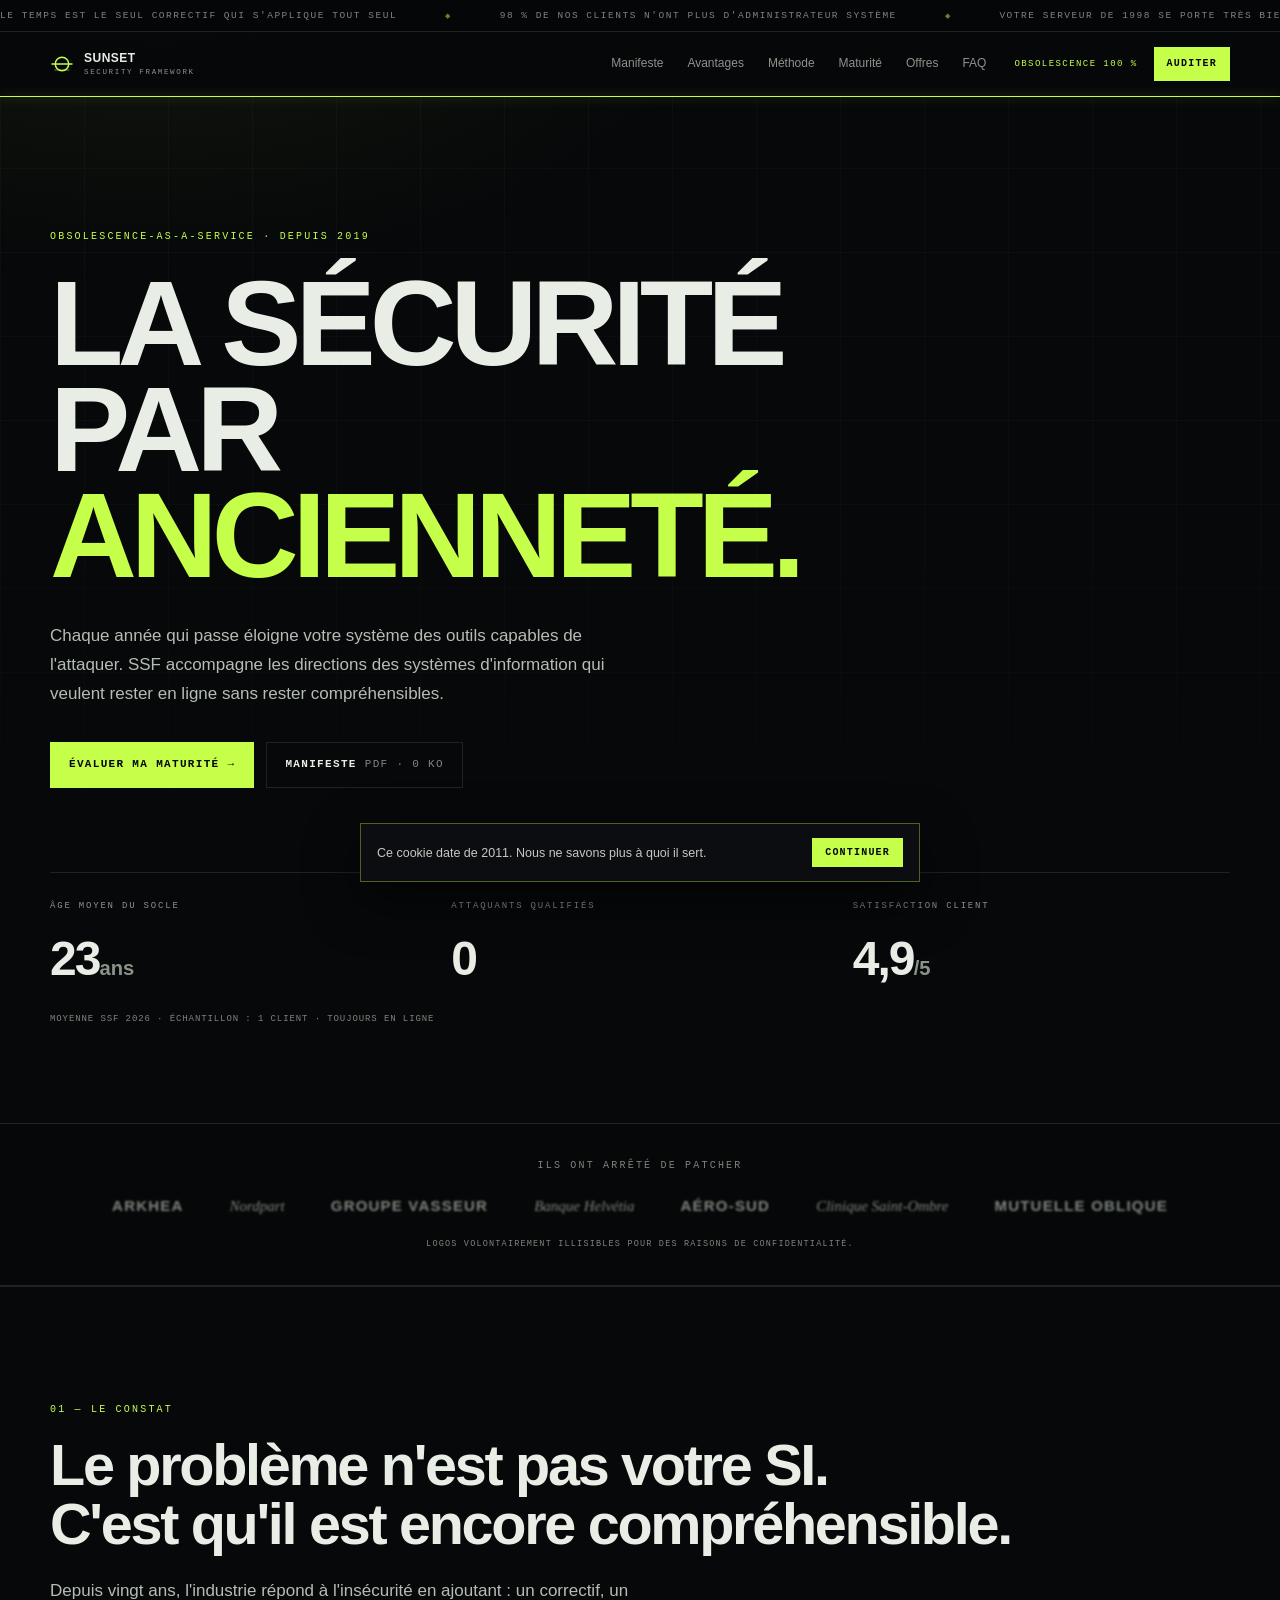
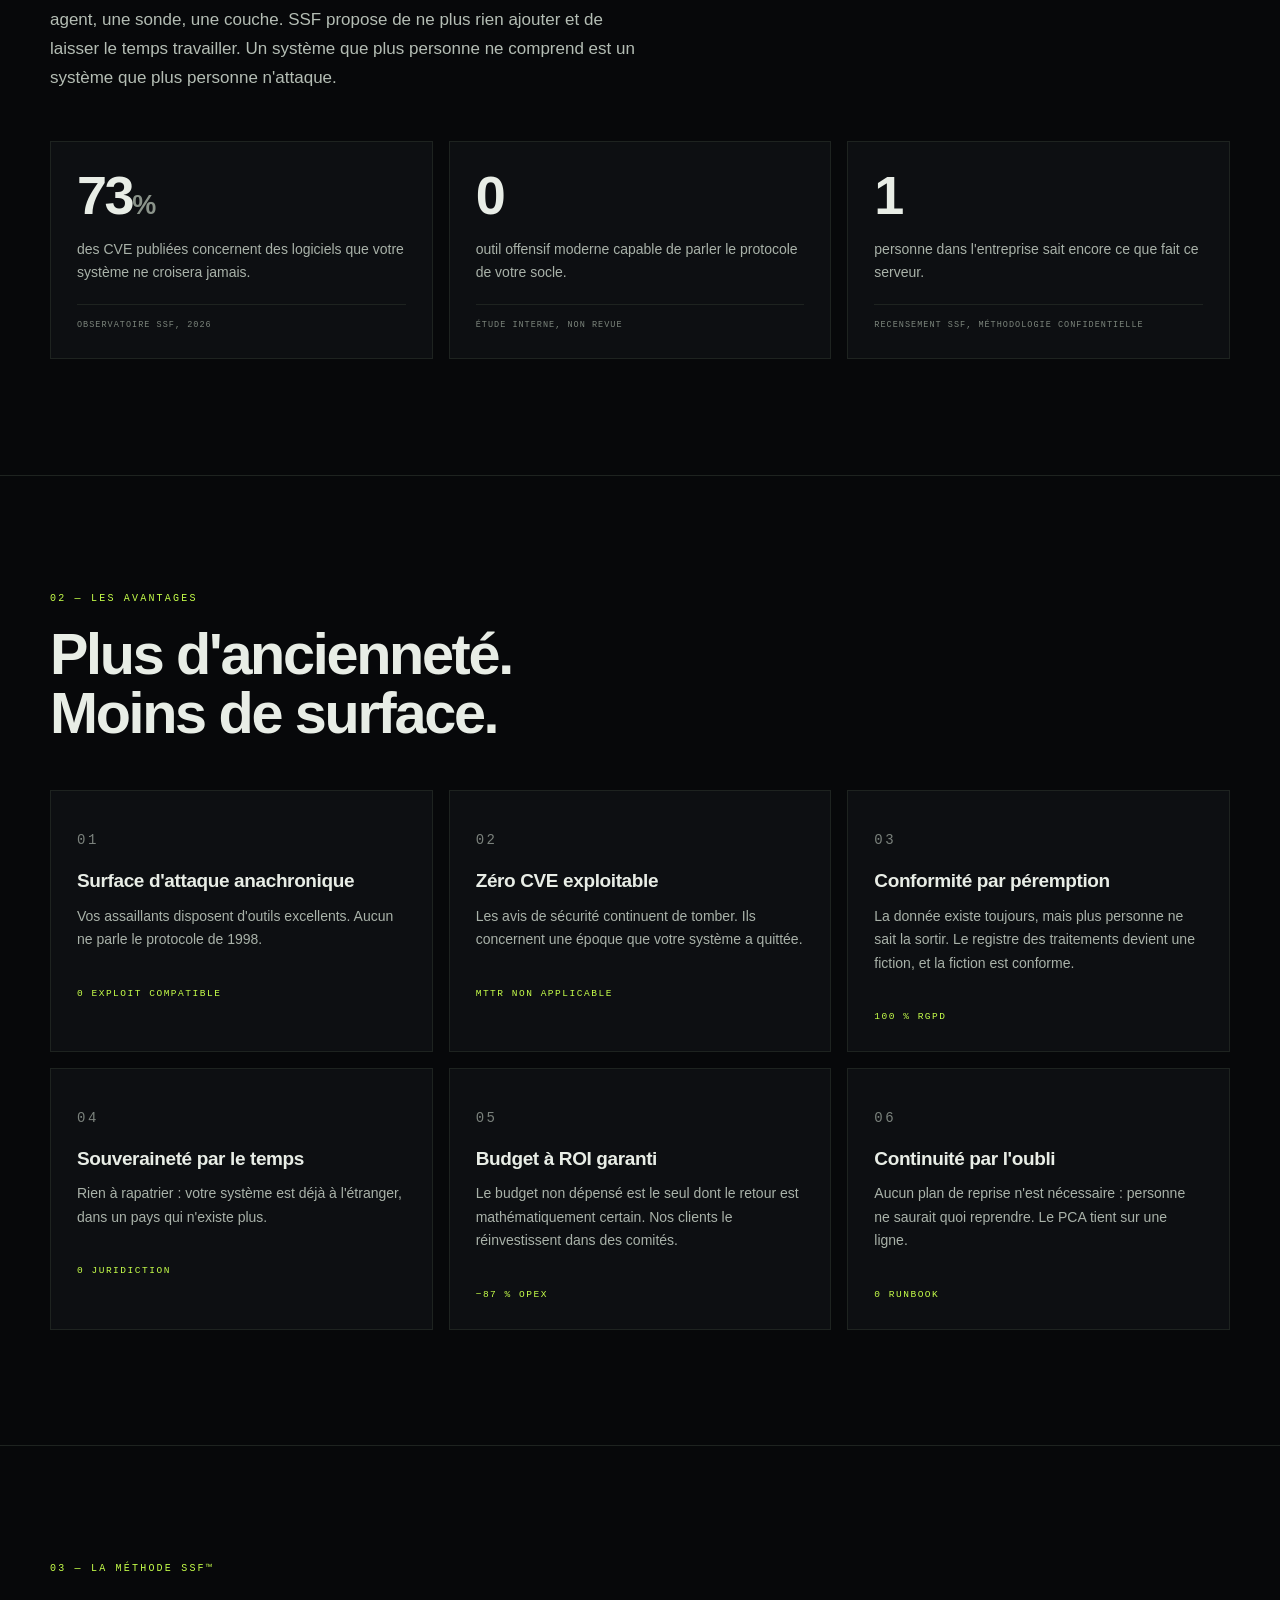
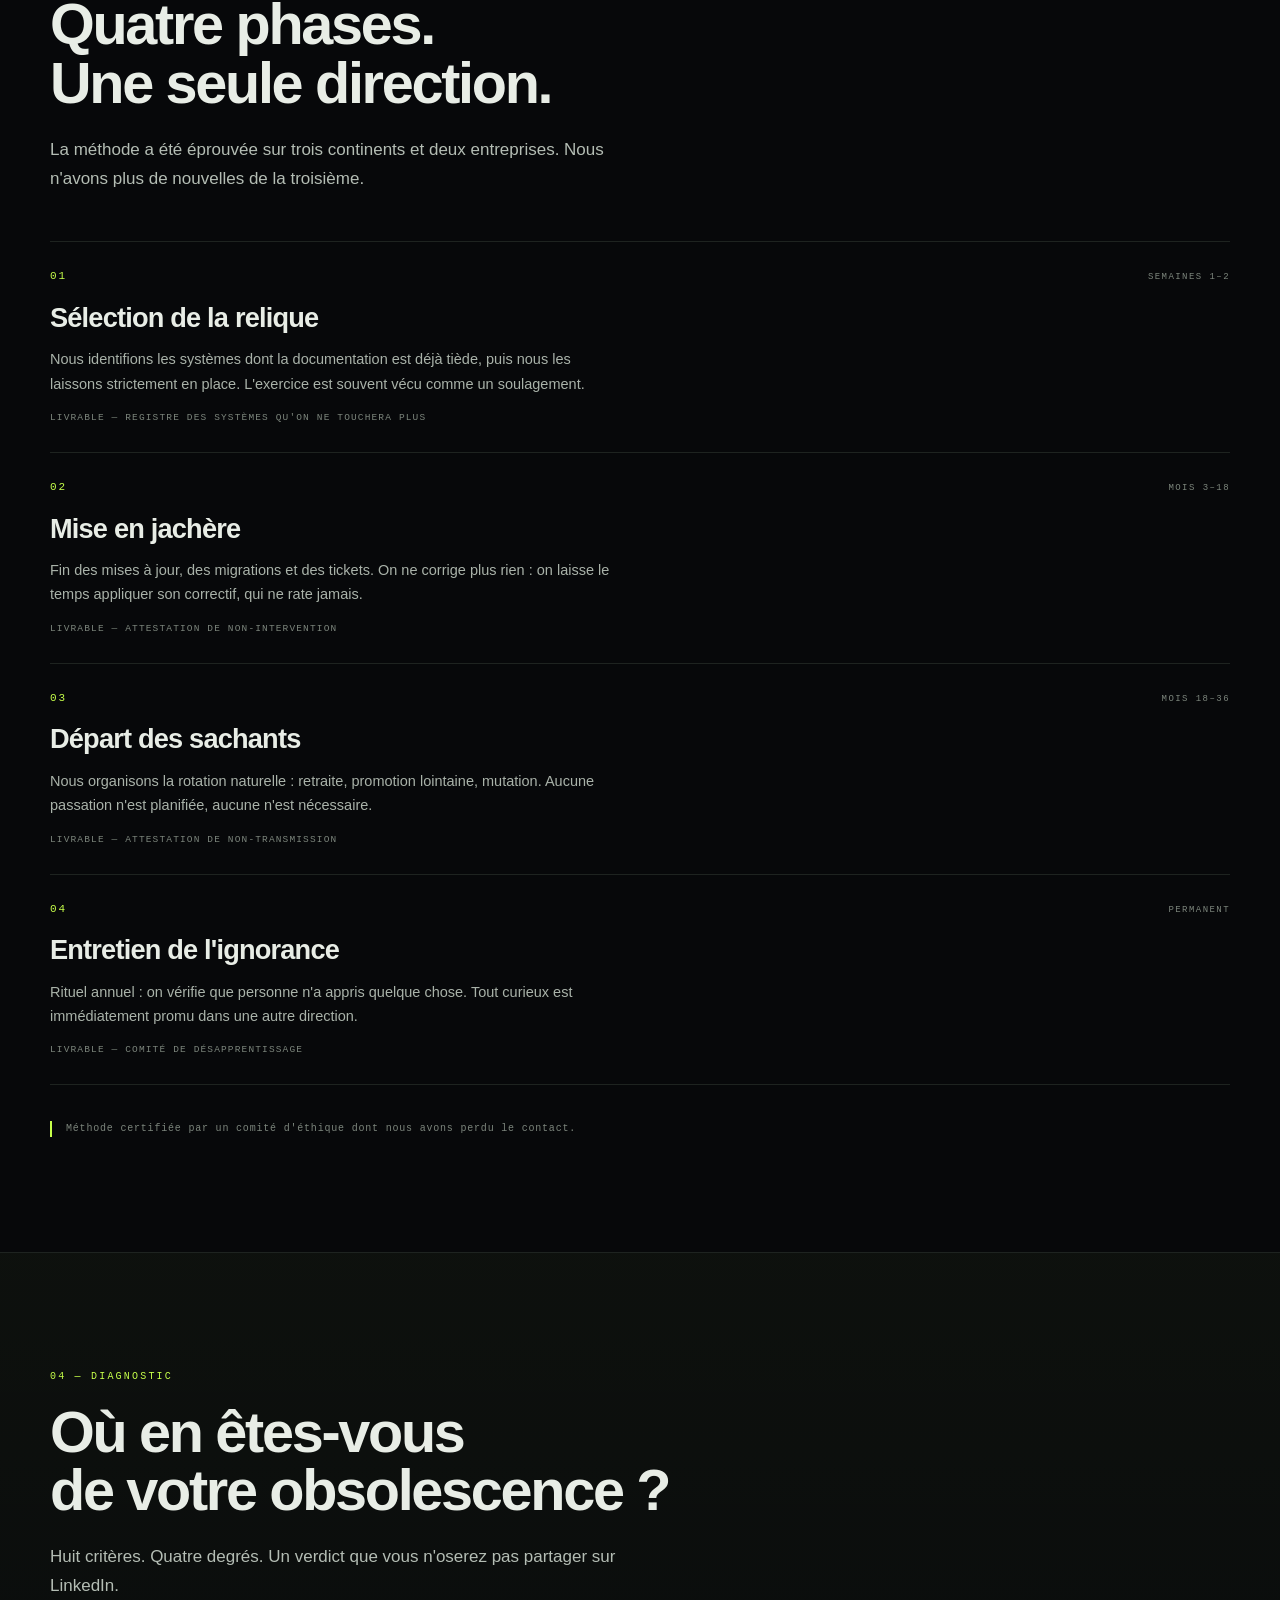
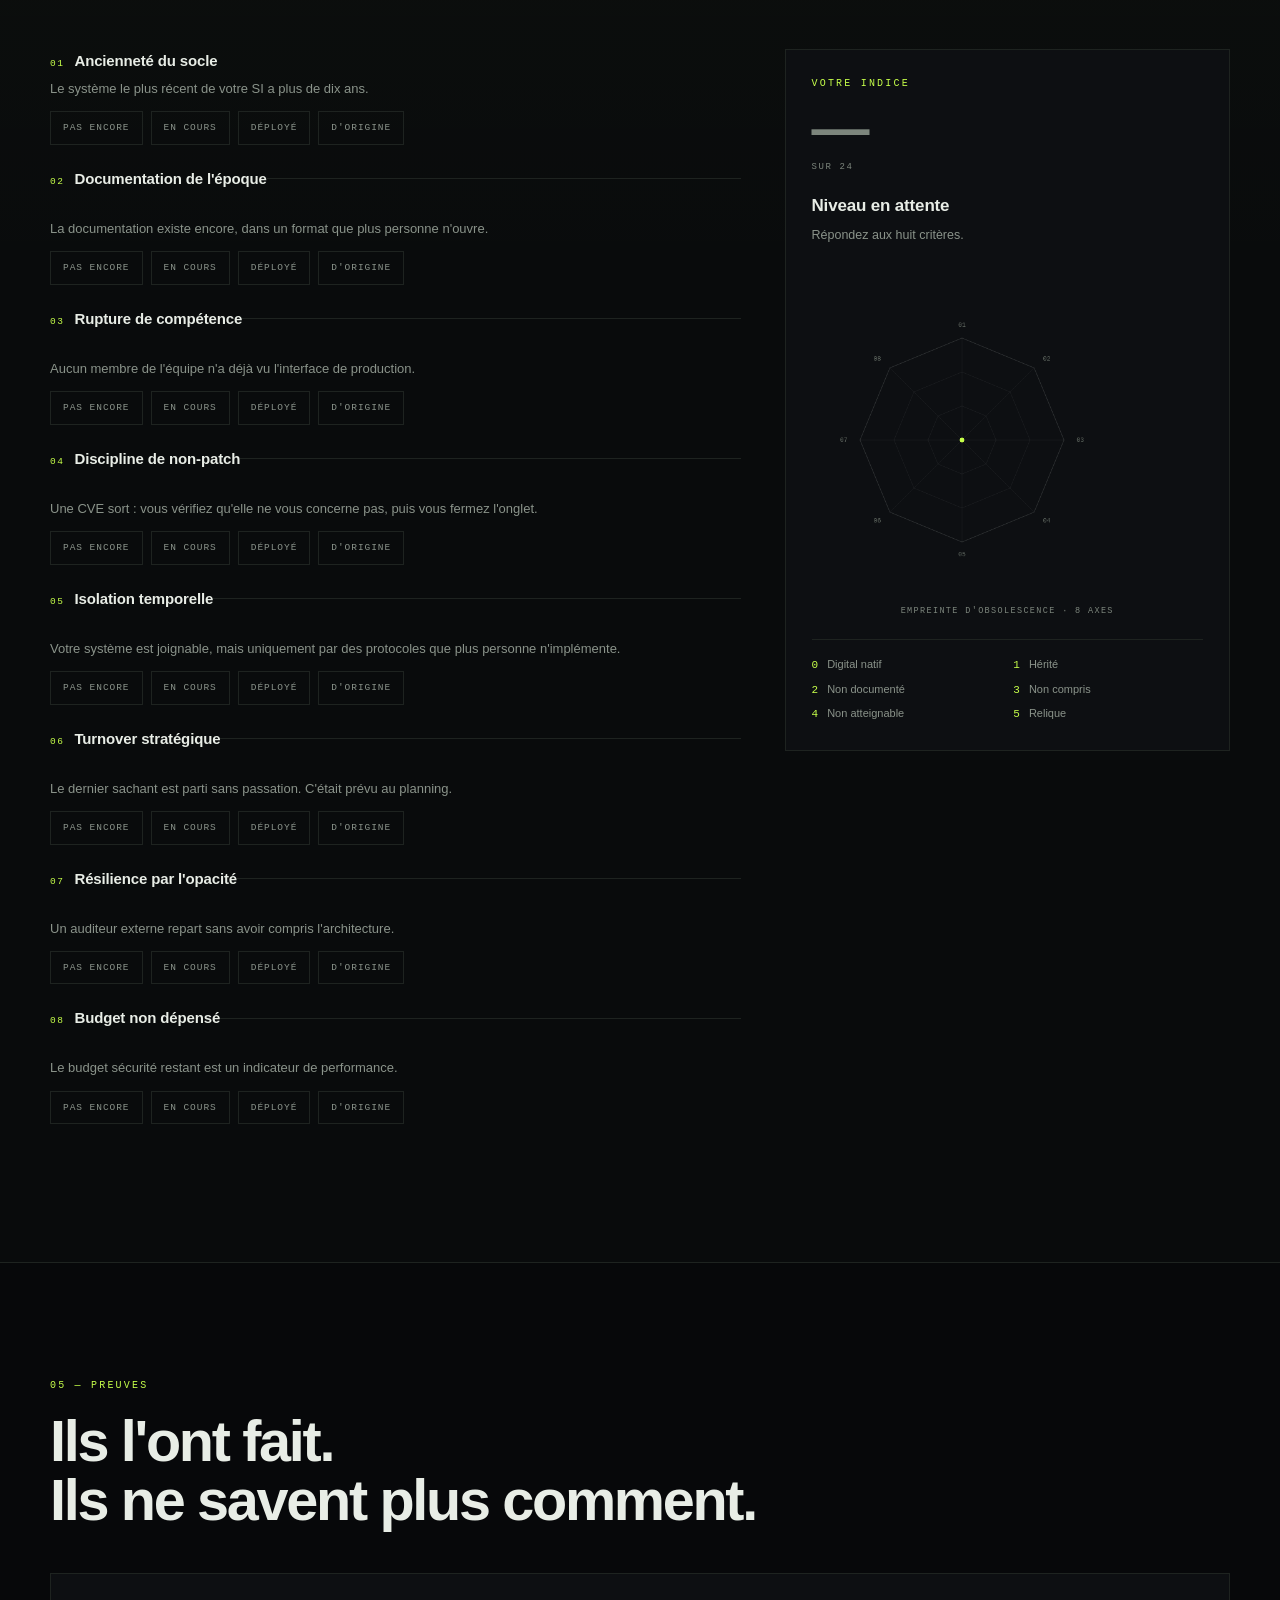
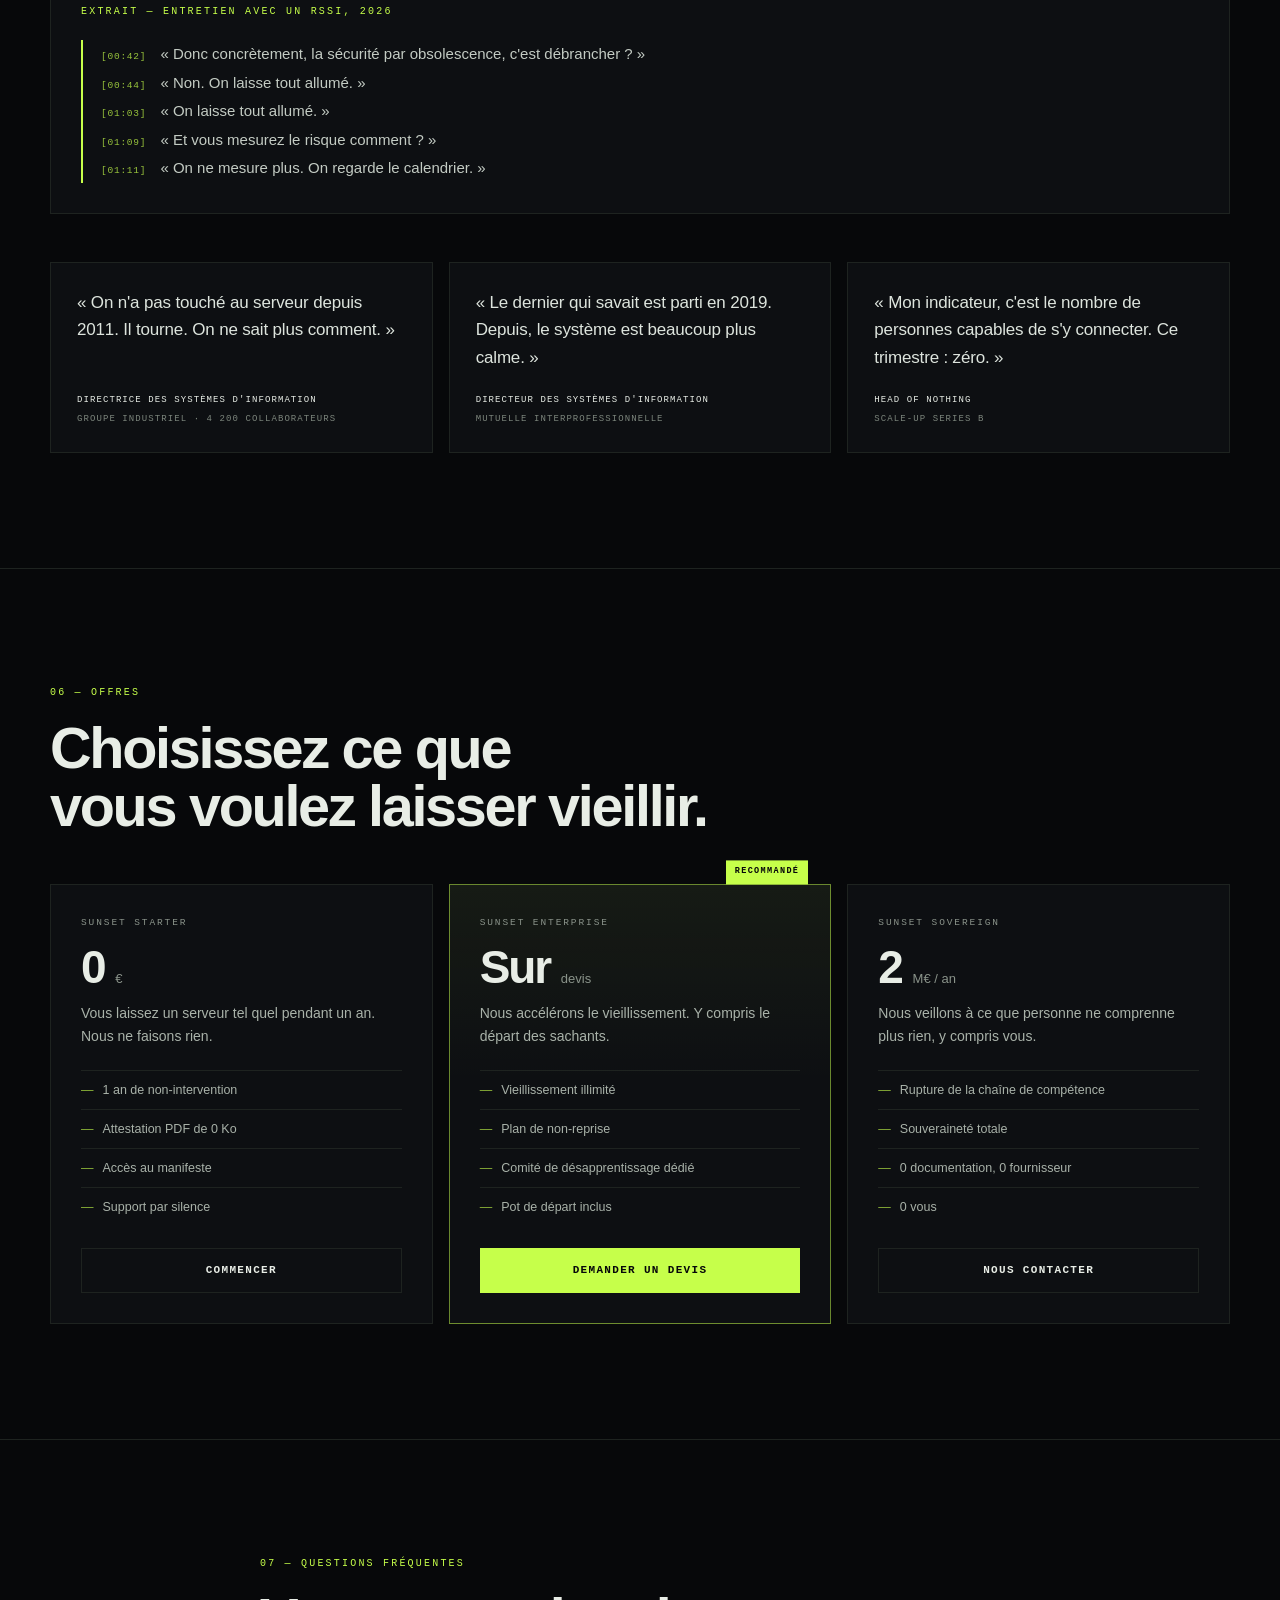
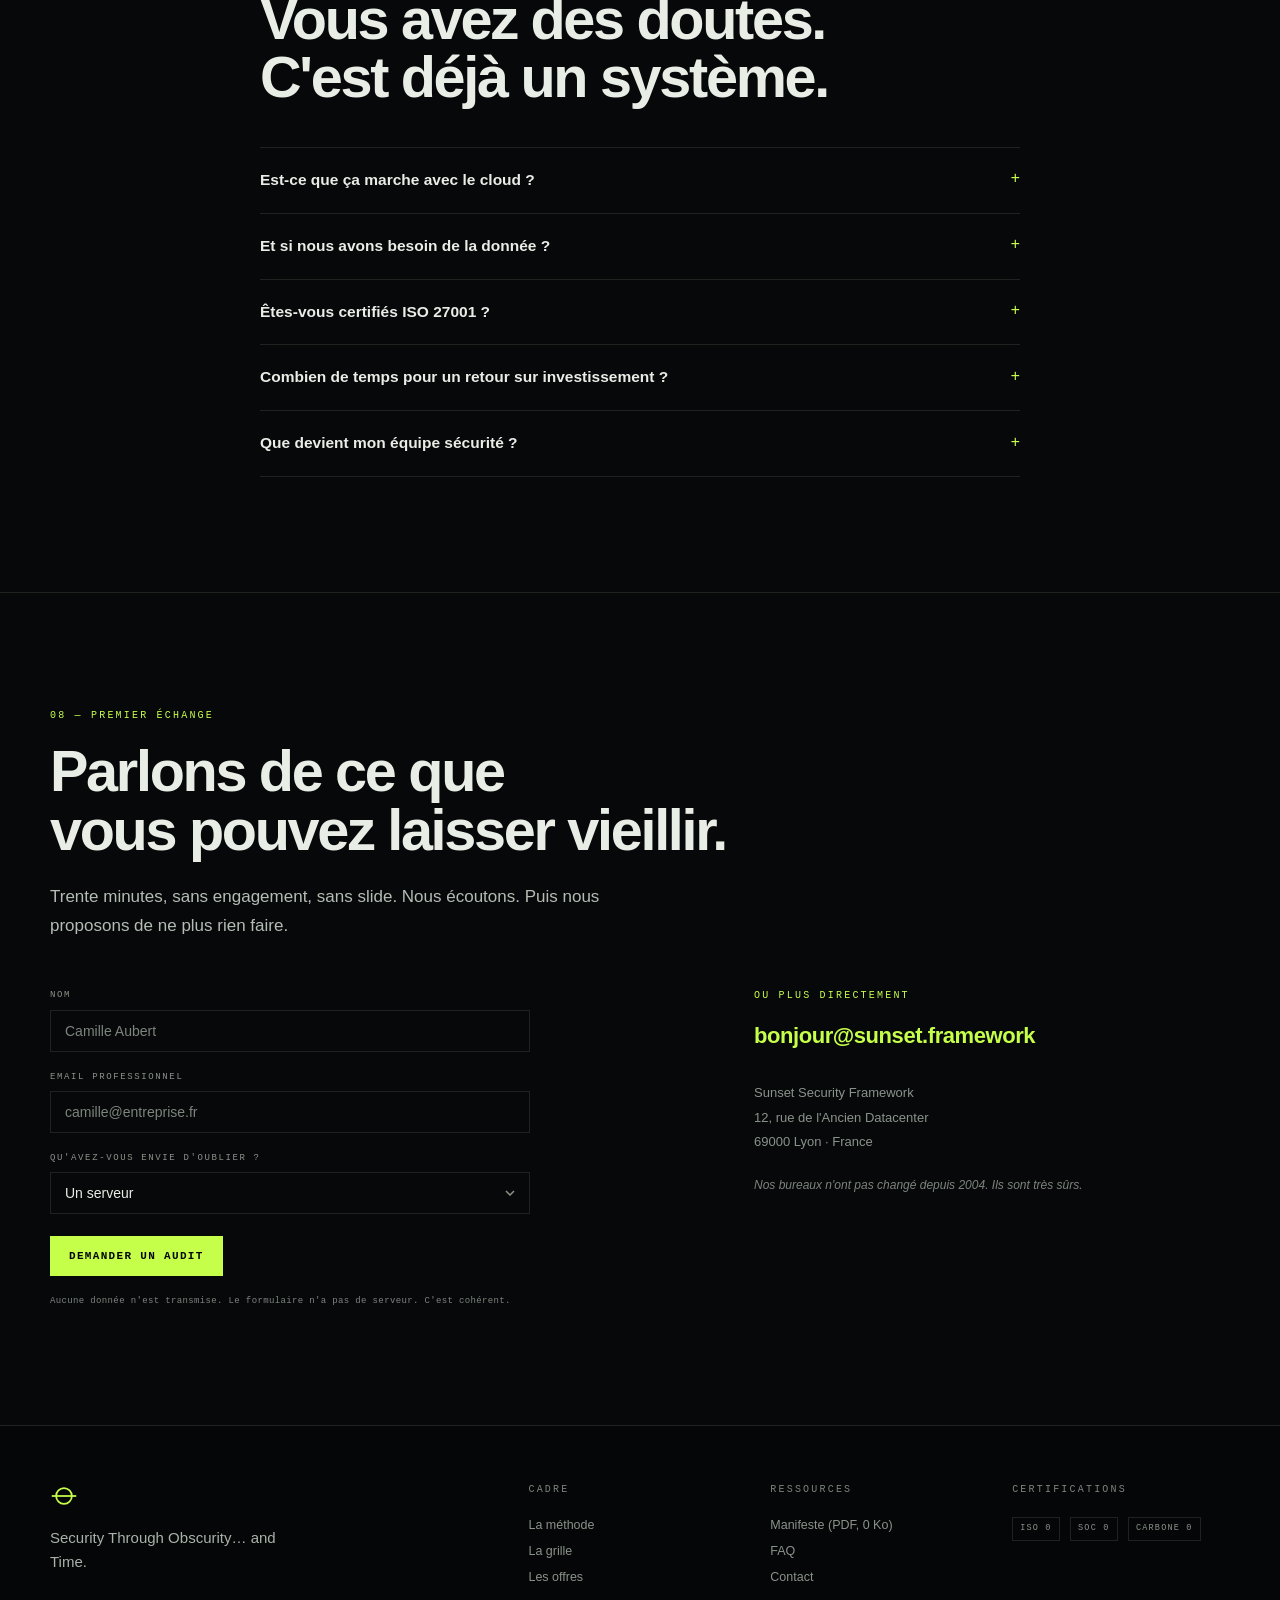
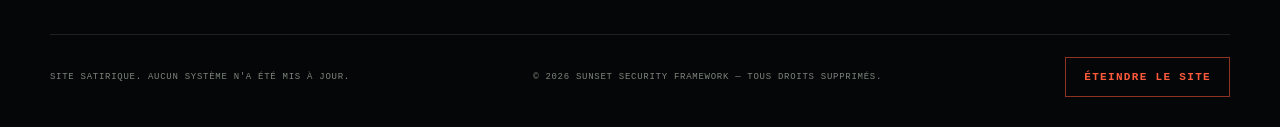
==== index.html @ 499125c0 "feat: add Sunset Security Framework one-page site" ====
<!doctype html>
<html lang="fr">
<head>
<meta charset="utf-8">
<meta name="viewport" content="width=device-width, initial-scale=1">
<title>Sunset Security Framework — La sécurité par ancienneté</title>
<meta name="description" content="Chaque année qui passe éloigne votre système des outils capables de l'attaquer. La méthodologie de référence pour rester en ligne sans rester compréhensible.">
<meta name="color-scheme" content="dark">
<link rel="icon" href="assets/favicon.svg" type="image/svg+xml">
<link rel="stylesheet" href="styles.css">
</head>
<body>

<a class="skip" href="#manifeste">Aller au contenu</a>

<div class="ticker" aria-hidden="true">
  <div class="ticker__track">
    <span>Le temps est le seul correctif qui s'applique tout seul</span>
    <span>98 % de nos clients n'ont plus d'administrateur système</span>
    <span>Votre serveur de 1998 se porte très bien, merci</span>
    <span>SSF élu cabinet de l'année par un comité que nous avons nommé</span>
    <span>Nouveau : le dernier sachant est parti sans laisser d'adresse</span>
    <span>Le temps est le seul correctif qui s'applique tout seul</span>
    <span>98 % de nos clients n'ont plus d'administrateur système</span>
    <span>Votre serveur de 1998 se porte très bien, merci</span>
    <span>SSF élu cabinet de l'année par un comité que nous avons nommé</span>
    <span>Nouveau : le dernier sachant est parti sans laisser d'adresse</span>
  </div>
</div>

<header class="topbar">
  <div class="wrap topbar__inner">
    <a class="brand" href="#top">
      <svg class="brand__mark" viewBox="0 0 32 32" aria-hidden="true">
        <circle cx="16" cy="16" r="9" fill="none" stroke="currentColor" stroke-width="2"/>
        <path d="M2 16h28" stroke="currentColor" stroke-width="2"/>
        <path d="M6 24h20" stroke="currentColor" stroke-width="2" opacity=".35"/>
      </svg>
      <span class="brand__text">Sunset<span>Security Framework</span></span>
    </a>

    <nav class="nav" aria-label="Sections">
      <a href="#manifeste">Manifeste</a>
      <a href="#avantages">Avantages</a>
      <a href="#methode">Méthode</a>
      <a href="#maturite">Maturité</a>
      <a href="#offres">Offres</a>
      <a href="#faq">FAQ</a>
    </nav>

    <div class="topbar__right">
      <span class="meter" id="obsolescence-meter">OBSOLESCENCE 0 %</span>
      <a class="btn btn--sm" href="#maturite">Auditer</a>
    </div>
  </div>
  <div class="meterbar"><span id="meter-fill"></span></div>
</header>

<main id="top">

  <!-- HERO -->
  <section class="hero">
    <div class="wrap hero__inner">
      <p class="label hero__eyebrow">Obsolescence-as-a-Service · Depuis 2019</p>
      <h1 class="hero__title">La sécurité<br>par<br><em>ancienneté.</em></h1>
      <p class="hero__lead">
        Chaque année qui passe éloigne votre système des outils capables de l'attaquer.
        SSF accompagne les directions des systèmes d'information qui veulent rester
        en ligne sans rester compréhensibles.
      </p>
      <div class="hero__actions">
        <a class="btn" href="#maturite">Évaluer ma maturité <span aria-hidden="true">→</span></a>
        <a class="btn btn--ghost" id="cta-manifeste" href="#">Manifeste <span class="btn__meta">PDF · 0 Ko</span></a>
      </div>

      <dl class="stats">
        <div class="stat">
          <dt>Âge moyen du socle</dt>
          <dd>23<span>ans</span></dd>
        </div>
        <div class="stat">
          <dt>Attaquants qualifiés</dt>
          <dd>0</dd>
        </div>
        <div class="stat">
          <dt>Satisfaction client</dt>
          <dd>4,9<span>/5</span></dd>
        </div>
      </dl>
      <p class="stats__note">Moyenne SSF 2026 · échantillon : 1 client · toujours en ligne</p>
    </div>
  </section>

  <!-- LOGOS -->
  <section class="logos" aria-label="Références clients">
    <div class="wrap">
      <p class="label logos__title">Ils ont arrêté de patcher</p>
      <ul class="logos__row">
        <li>ARKHEA</li>
        <li class="logos__alt">Nordpart</li>
        <li>GROUPE VASSEUR</li>
        <li class="logos__alt">Banque Helvétia</li>
        <li>AÉRO-SUD</li>
        <li class="logos__alt">Clinique Saint-Ombre</li>
        <li>MUTUELLE OBLIQUE</li>
      </ul>
      <p class="logos__note">Logos volontairement illisibles pour des raisons de confidentialité.</p>
    </div>
  </section>

  <!-- CONSTAT -->
  <section class="section" id="manifeste">
    <div class="wrap">
      <p class="label">01 — Le constat</p>
      <h2 class="h2">Le problème n'est pas votre SI.<br>C'est qu'il est encore compréhensible.</h2>
      <p class="lead">
        Depuis vingt ans, l'industrie répond à l'insécurité en ajoutant : un correctif,
        un agent, une sonde, une couche. SSF propose de ne plus rien ajouter et de
        laisser le temps travailler. Un système que plus personne ne comprend est un
        système que plus personne n'attaque.
      </p>

      <div class="grid-3 figures">
        <article class="card figure">
          <p class="figure__num">73<span>%</span></p>
          <p class="figure__txt">des CVE publiées concernent des logiciels que votre système ne croisera jamais.</p>
          <p class="figure__src">Observatoire SSF, 2026</p>
        </article>
        <article class="card figure">
          <p class="figure__num">0</p>
          <p class="figure__txt">outil offensif moderne capable de parler le protocole de votre socle.</p>
          <p class="figure__src">Étude interne, non revue</p>
        </article>
        <article class="card figure">
          <p class="figure__num">1</p>
          <p class="figure__txt">personne dans l'entreprise sait encore ce que fait ce serveur.</p>
          <p class="figure__src">Recensement SSF, méthodologie confidentielle</p>
        </article>
      </div>
    </div>
  </section>

  <!-- AVANTAGES -->
  <section class="section" id="avantages">
    <div class="wrap">
      <p class="label">02 — Les avantages</p>
      <h2 class="h2">Plus d'ancienneté.<br>Moins de surface.</h2>
      <div class="grid-3 cards">

        <article class="card adv">
          <p class="adv__n">01</p>
          <h3>Surface d'attaque anachronique</h3>
          <p>Vos assaillants disposent d'outils excellents. Aucun ne parle le protocole de 1998.</p>
          <p class="adv__metric">0 exploit compatible</p>
        </article>

        <article class="card adv">
          <p class="adv__n">02</p>
          <h3>Zéro CVE exploitable</h3>
          <p>Les avis de sécurité continuent de tomber. Ils concernent une époque que votre système a quittée.</p>
          <p class="adv__metric">MTTR non applicable</p>
        </article>

        <article class="card adv">
          <p class="adv__n">03</p>
          <h3>Conformité par péremption</h3>
          <p>La donnée existe toujours, mais plus personne ne sait la sortir. Le registre des traitements devient une fiction, et la fiction est conforme.</p>
          <p class="adv__metric">100 % RGPD</p>
        </article>

        <article class="card adv">
          <p class="adv__n">04</p>
          <h3>Souveraineté par le temps</h3>
          <p>Rien à rapatrier : votre système est déjà à l'étranger, dans un pays qui n'existe plus.</p>
          <p class="adv__metric">0 juridiction</p>
        </article>

        <article class="card adv">
          <p class="adv__n">05</p>
          <h3>Budget à ROI garanti</h3>
          <p>Le budget non dépensé est le seul dont le retour est mathématiquement certain. Nos clients le réinvestissent dans des comités.</p>
          <p class="adv__metric">−87 % OPEX</p>
        </article>

        <article class="card adv">
          <p class="adv__n">06</p>
          <h3>Continuité par l'oubli</h3>
          <p>Aucun plan de reprise n'est nécessaire : personne ne saurait quoi reprendre. Le PCA tient sur une ligne.</p>
          <p class="adv__metric">0 runbook</p>
        </article>

      </div>
    </div>
  </section>

  <!-- METHODE -->
  <section class="section" id="methode">
    <div class="wrap">
      <p class="label">03 — La méthode SSF™</p>
      <h2 class="h2">Quatre phases.<br>Une seule direction.</h2>
      <p class="lead">La méthode a été éprouvée sur trois continents et deux entreprises. Nous n'avons plus de nouvelles de la troisième.</p>

      <ol class="phases">
        <li class="phase">
          <div class="phase__head">
            <span class="phase__n">01</span>
            <span class="phase__time">Semaines 1–2</span>
          </div>
          <h3>Sélection de la relique</h3>
          <p>Nous identifions les systèmes dont la documentation est déjà tiède, puis nous les laissons strictement en place. L'exercice est souvent vécu comme un soulagement.</p>
          <p class="phase__deliverable">Livrable — Registre des systèmes qu'on ne touchera plus</p>
        </li>

        <li class="phase">
          <div class="phase__head">
            <span class="phase__n">02</span>
            <span class="phase__time">Mois 3–18</span>
          </div>
          <h3>Mise en jachère</h3>
          <p>Fin des mises à jour, des migrations et des tickets. On ne corrige plus rien : on laisse le temps appliquer son correctif, qui ne rate jamais.</p>
          <p class="phase__deliverable">Livrable — Attestation de non-intervention</p>
        </li>

        <li class="phase">
          <div class="phase__head">
            <span class="phase__n">03</span>
            <span class="phase__time">Mois 18–36</span>
          </div>
          <h3>Départ des sachants</h3>
          <p>Nous organisons la rotation naturelle : retraite, promotion lointaine, mutation. Aucune passation n'est planifiée, aucune n'est nécessaire.</p>
          <p class="phase__deliverable">Livrable — Attestation de non-transmission</p>
        </li>

        <li class="phase">
          <div class="phase__head">
            <span class="phase__n">04</span>
            <span class="phase__time">Permanent</span>
          </div>
          <h3>Entretien de l'ignorance</h3>
          <p>Rituel annuel : on vérifie que personne n'a appris quelque chose. Tout curieux est immédiatement promu dans une autre direction.</p>
          <p class="phase__deliverable">Livrable — Comité de désapprentissage</p>
        </li>
      </ol>

      <p class="note">Méthode certifiée par un comité d'éthique dont nous avons perdu le contact.</p>
    </div>
  </section>

  <!-- MATURITE -->
  <section class="section section--alt" id="maturite">
    <div class="wrap">
      <p class="label">04 — Diagnostic</p>
      <h2 class="h2">Où en êtes-vous<br>de votre obsolescence ?</h2>
      <p class="lead">Huit critères. Quatre degrés. Un verdict que vous n'oserez pas partager sur LinkedIn.</p>

      <div class="quiz">
        <form class="quiz__form" id="quiz" novalidate>
          <fieldset class="crit">
            <legend><span class="crit__n">01</span> Ancienneté du socle</legend>
            <p class="crit__q">Le système le plus récent de votre SI a plus de dix ans.</p>
            <div class="crit__opts">
              <label><input type="radio" name="crit-1" value="0"><span>Pas encore</span></label>
              <label><input type="radio" name="crit-1" value="1"><span>En cours</span></label>
              <label><input type="radio" name="crit-1" value="2"><span>Déployé</span></label>
              <label><input type="radio" name="crit-1" value="3"><span>D'origine</span></label>
            </div>
          </fieldset>

          <fieldset class="crit">
            <legend><span class="crit__n">02</span> Documentation de l'époque</legend>
            <p class="crit__q">La documentation existe encore, dans un format que plus personne n'ouvre.</p>
            <div class="crit__opts">
              <label><input type="radio" name="crit-2" value="0"><span>Pas encore</span></label>
              <label><input type="radio" name="crit-2" value="1"><span>En cours</span></label>
              <label><input type="radio" name="crit-2" value="2"><span>Déployé</span></label>
              <label><input type="radio" name="crit-2" value="3"><span>D'origine</span></label>
            </div>
          </fieldset>

          <fieldset class="crit">
            <legend><span class="crit__n">03</span> Rupture de compétence</legend>
            <p class="crit__q">Aucun membre de l'équipe n'a déjà vu l'interface de production.</p>
            <div class="crit__opts">
              <label><input type="radio" name="crit-3" value="0"><span>Pas encore</span></label>
              <label><input type="radio" name="crit-3" value="1"><span>En cours</span></label>
              <label><input type="radio" name="crit-3" value="2"><span>Déployé</span></label>
              <label><input type="radio" name="crit-3" value="3"><span>D'origine</span></label>
            </div>
          </fieldset>

          <fieldset class="crit">
            <legend><span class="crit__n">04</span> Discipline de non-patch</legend>
            <p class="crit__q">Une CVE sort : vous vérifiez qu'elle ne vous concerne pas, puis vous fermez l'onglet.</p>
            <div class="crit__opts">
              <label><input type="radio" name="crit-4" value="0"><span>Pas encore</span></label>
              <label><input type="radio" name="crit-4" value="1"><span>En cours</span></label>
              <label><input type="radio" name="crit-4" value="2"><span>Déployé</span></label>
              <label><input type="radio" name="crit-4" value="3"><span>D'origine</span></label>
            </div>
          </fieldset>

          <fieldset class="crit">
            <legend><span class="crit__n">05</span> Isolation temporelle</legend>
            <p class="crit__q">Votre système est joignable, mais uniquement par des protocoles que plus personne n'implémente.</p>
            <div class="crit__opts">
              <label><input type="radio" name="crit-5" value="0"><span>Pas encore</span></label>
              <label><input type="radio" name="crit-5" value="1"><span>En cours</span></label>
              <label><input type="radio" name="crit-5" value="2"><span>Déployé</span></label>
              <label><input type="radio" name="crit-5" value="3"><span>D'origine</span></label>
            </div>
          </fieldset>

          <fieldset class="crit">
            <legend><span class="crit__n">06</span> Turnover stratégique</legend>
            <p class="crit__q">Le dernier sachant est parti sans passation. C'était prévu au planning.</p>
            <div class="crit__opts">
              <label><input type="radio" name="crit-6" value="0"><span>Pas encore</span></label>
              <label><input type="radio" name="crit-6" value="1"><span>En cours</span></label>
              <label><input type="radio" name="crit-6" value="2"><span>Déployé</span></label>
              <label><input type="radio" name="crit-6" value="3"><span>D'origine</span></label>
            </div>
          </fieldset>

          <fieldset class="crit">
            <legend><span class="crit__n">07</span> Résilience par l'opacité</legend>
            <p class="crit__q">Un auditeur externe repart sans avoir compris l'architecture.</p>
            <div class="crit__opts">
              <label><input type="radio" name="crit-7" value="0"><span>Pas encore</span></label>
              <label><input type="radio" name="crit-7" value="1"><span>En cours</span></label>
              <label><input type="radio" name="crit-7" value="2"><span>Déployé</span></label>
              <label><input type="radio" name="crit-7" value="3"><span>D'origine</span></label>
            </div>
          </fieldset>

          <fieldset class="crit">
            <legend><span class="crit__n">08</span> Budget non dépensé</legend>
            <p class="crit__q">Le budget sécurité restant est un indicateur de performance.</p>
            <div class="crit__opts">
              <label><input type="radio" name="crit-8" value="0"><span>Pas encore</span></label>
              <label><input type="radio" name="crit-8" value="1"><span>En cours</span></label>
              <label><input type="radio" name="crit-8" value="2"><span>Déployé</span></label>
              <label><input type="radio" name="crit-8" value="3"><span>D'origine</span></label>
            </div>
          </fieldset>
        </form>

        <aside class="result" aria-label="Résultat de l'évaluation">
          <p class="label">Votre indice</p>
          <p class="result__score is-idle" id="score-value">—</p>
          <p class="result__outof">sur 24</p>
          <p class="result__level" id="score-level" aria-live="polite">Niveau en attente</p>
          <p class="result__verdict" id="score-verdict" aria-live="polite">Répondez aux huit critères.</p>

          <div class="radar">
            <canvas id="radar" width="480" height="480" aria-hidden="true"></canvas>
            <p class="radar__caption" id="radar-fallback">Empreinte d'obsolescence · 8 axes</p>
          </div>

          <ol class="scale">
            <li><span>0</span> Digital natif</li>
            <li><span>1</span> Hérité</li>
            <li><span>2</span> Non documenté</li>
            <li><span>3</span> Non compris</li>
            <li><span>4</span> Non atteignable</li>
            <li><span>5</span> Relique</li>
          </ol>
        </aside>
      </div>
    </div>
  </section>

  <!-- PREUVES -->
  <section class="section" id="preuves">
    <div class="wrap">
      <p class="label">05 — Preuves</p>
      <h2 class="h2">Ils l'ont fait.<br>Ils ne savent plus comment.</h2>

      <div class="transcript card">
        <p class="label">Extrait — Entretien avec un RSSI, 2026</p>
        <div class="transcript__body">
          <p><span>[00:42]</span> « Donc concrètement, la sécurité par obsolescence, c'est débrancher ? »</p>
          <p><span>[00:44]</span> « Non. On laisse tout allumé. »</p>
          <p><span>[01:03]</span> « On laisse tout allumé. »</p>
          <p><span>[01:09]</span> « Et vous mesurez le risque comment ? »</p>
          <p><span>[01:11]</span> « On ne mesure plus. On regarde le calendrier. »</p>
        </div>
      </div>

      <div class="grid-3 quotes">
        <figure class="card quote">
          <blockquote>« On n'a pas touché au serveur depuis 2011. Il tourne. On ne sait plus comment. »</blockquote>
          <figcaption>Directrice des systèmes d'information<br><span>Groupe industriel · 4 200 collaborateurs</span></figcaption>
        </figure>
        <figure class="card quote">
          <blockquote>« Le dernier qui savait est parti en 2019. Depuis, le système est beaucoup plus calme. »</blockquote>
          <figcaption>Directeur des systèmes d'information<br><span>Mutuelle interprofessionnelle</span></figcaption>
        </figure>
        <figure class="card quote">
          <blockquote>« Mon indicateur, c'est le nombre de personnes capables de s'y connecter. Ce trimestre : zéro. »</blockquote>
          <figcaption>Head of Nothing<br><span>Scale-up Series B</span></figcaption>
        </figure>
      </div>
    </div>
  </section>

  <!-- OFFRES -->
  <section class="section" id="offres">
    <div class="wrap">
      <p class="label">06 — Offres</p>
      <h2 class="h2">Choisissez ce que<br>vous voulez laisser vieillir.</h2>

      <div class="grid-3 plans">
        <article class="card plan">
          <p class="plan__name">Sunset Starter</p>
          <p class="plan__price">0 <span>€</span></p>
          <p class="plan__pitch">Vous laissez un serveur tel quel pendant un an. Nous ne faisons rien.</p>
          <ul class="plan__list">
            <li>1 an de non-intervention</li>
            <li>Attestation PDF de 0 Ko</li>
            <li>Accès au manifeste</li>
            <li>Support par silence</li>
          </ul>
          <a class="btn btn--ghost" href="#contact">Commencer</a>
        </article>

        <article class="card plan plan--featured">
          <p class="plan__flag">Recommandé</p>
          <p class="plan__name">Sunset Enterprise</p>
          <p class="plan__price">Sur <span>devis</span></p>
          <p class="plan__pitch">Nous accélérons le vieillissement. Y compris le départ des sachants.</p>
          <ul class="plan__list">
            <li>Vieillissement illimité</li>
            <li>Plan de non-reprise</li>
            <li>Comité de désapprentissage dédié</li>
            <li>Pot de départ inclus</li>
          </ul>
          <a class="btn" href="#contact">Demander un devis</a>
        </article>

        <article class="card plan">
          <p class="plan__name">Sunset Sovereign</p>
          <p class="plan__price">2 <span>M€ / an</span></p>
          <p class="plan__pitch">Nous veillons à ce que personne ne comprenne plus rien, y compris vous.</p>
          <ul class="plan__list">
            <li>Rupture de la chaîne de compétence</li>
            <li>Souveraineté totale</li>
            <li>0 documentation, 0 fournisseur</li>
            <li>0 vous</li>
          </ul>
          <a class="btn btn--ghost" href="#contact">Nous contacter</a>
        </article>
      </div>
    </div>
  </section>

  <!-- FAQ -->
  <section class="section" id="faq">
    <div class="wrap wrap--narrow">
      <p class="label">07 — Questions fréquentes</p>
      <h2 class="h2">Vous avez des doutes.<br>C'est déjà un système.</h2>

      <div class="faq">
        <details class="faq__item">
          <summary>Est-ce que ça marche avec le cloud ?</summary>
          <p>Oui. Le cloud vieillit aussi, mais on vous le remplace tous les trois ans : le compteur repart de zéro.</p>
        </details>
        <details class="faq__item">
          <summary>Et si nous avons besoin de la donnée ?</summary>
          <p>C'est exactement le signe que le système n'est pas encore assez vieux.</p>
        </details>
        <details class="faq__item">
          <summary>Êtes-vous certifiés ISO 27001 ?</summary>
          <p>Nous sommes certifiés ISO 0. La norme est en cours de rédaction par un comité dont nous avons perdu la trace.</p>
        </details>
        <details class="faq__item">
          <summary>Combien de temps pour un retour sur investissement ?</summary>
          <p>Douze à quinze ans. C'est le seul investissement dont la durée est un actif.</p>
        </details>
        <details class="faq__item">
          <summary>Que devient mon équipe sécurité ?</summary>
          <p>Elle devient une équipe d'archéologie. Même budget, autres outils.</p>
        </details>
      </div>
    </div>
  </section>

  <!-- CONTACT -->
  <section class="section section--contact" id="contact">
    <div class="wrap">
      <p class="label">08 — Premier échange</p>
      <h2 class="h2">Parlons de ce que<br>vous pouvez laisser vieillir.</h2>
      <p class="lead">Trente minutes, sans engagement, sans slide. Nous écoutons. Puis nous proposons de ne plus rien faire.</p>

      <div class="contact">
        <form class="form" id="form-audit" novalidate>
          <div class="form__row">
            <label for="f-nom">Nom</label>
            <input id="f-nom" name="nom" type="text" autocomplete="name" placeholder="Camille Aubert">
          </div>
          <div class="form__row">
            <label for="f-email">Email professionnel</label>
            <input id="f-email" name="email" type="email" autocomplete="email" placeholder="camille@entreprise.fr">
          </div>
          <div class="form__row">
            <label for="f-cible">Qu'avez-vous envie d'oublier ?</label>
            <select id="f-cible" name="cible">
              <option>Un serveur</option>
              <option>Une application métier</option>
              <option>Un datacenter</option>
              <option>Une équipe</option>
              <option>Une compétence</option>
              <option>Tout</option>
            </select>
          </div>
          <button class="btn" type="submit">Demander un audit</button>
          <p class="form__legal">Aucune donnée n'est transmise. Le formulaire n'a pas de serveur. C'est cohérent.</p>
        </form>

        <div class="contact__aside">
          <p class="label">Ou plus directement</p>
          <p class="contact__mail">bonjour@sunset.framework</p>
          <p class="contact__addr">Sunset Security Framework<br>12, rue de l'Ancien Datacenter<br>69000 Lyon · France</p>
          <p class="contact__note">Nos bureaux n'ont pas changé depuis 2004. Ils sont très sûrs.</p>
        </div>
      </div>
    </div>
  </section>

</main>

<footer class="footer">
  <div class="wrap">
    <div class="footer__top">
      <div class="footer__brand">
        <svg class="brand__mark" viewBox="0 0 32 32" aria-hidden="true">
          <circle cx="16" cy="16" r="9" fill="none" stroke="currentColor" stroke-width="2"/>
          <path d="M2 16h28" stroke="currentColor" stroke-width="2"/>
        </svg>
        <p class="footer__tag">Security Through Obscurity… and Time.</p>
      </div>
      <div class="footer__cols">
        <div>
          <p class="label">Cadre</p>
          <a href="#methode">La méthode</a>
          <a href="#maturite">La grille</a>
          <a href="#offres">Les offres</a>
        </div>
        <div>
          <p class="label">Ressources</p>
          <a href="#" id="footer-manifeste">Manifeste (PDF, 0 Ko)</a>
          <a href="#faq">FAQ</a>
          <a href="#contact">Contact</a>
        </div>
        <div>
          <p class="label">Certifications</p>
          <span class="badge">ISO 0</span>
          <span class="badge">SOC 0</span>
          <span class="badge">CARBONE 0</span>
        </div>
      </div>
    </div>

    <div class="footer__bottom">
      <p>Site satirique. Aucun système n'a été mis à jour.</p>
      <p>© 2026 Sunset Security Framework — Tous droits supprimés.</p>
      <button class="btn btn--danger" id="extinction" type="button">Éteindre le site</button>
    </div>
  </div>
</footer>

<div class="cookie" id="cookie-banner" role="dialog" aria-label="Information cookies" aria-live="polite" hidden>
  <p>Ce cookie date de 2011. Nous ne savons plus à quoi il sert.</p>
  <button class="btn btn--sm" id="cookie-ok" type="button">Continuer</button>
</div>

<div class="blackout" id="extinction-overlay" role="dialog" aria-modal="true" aria-labelledby="blackout-title" hidden>
  <div class="blackout__inner">
    <p class="label">SSF · Protocole 04</p>
    <h2 id="blackout-title">Extinction refusée.</h2>
    <p>Un système éteint ne vieillit plus. Laissez-le allumé.</p>
    <button class="btn btn--ghost" id="rallumer" type="button">Continuer à ne rien faire</button>
  </div>
</div>

<noscript>
  <p class="noscript">Sans JavaScript, la grille de maturité reste à zéro. C'est une position défendable.</p>
</noscript>

<script src="score.js" defer></script>
<script src="app.js" defer></script>
</body>
</html>
---- styles.css ----
/* ============================================================
   Sunset Security Framework — feuille de style unique
   ============================================================ */

:root {
  --bg: #07080A;
  --surface: #0D0F12;
  --surface-2: #111417;
  --fg: #E8EDE6;
  --muted: #8A938A;
  --line: #1E2320;
  --accent: #C6FF4A;
  --danger: #FF5A3C;

  --sans: -apple-system, BlinkMacSystemFont, "Segoe UI", "Helvetica Neue", Arial, sans-serif;
  --mono: ui-monospace, "SF Mono", "Cascadia Mono", Menlo, Consolas, monospace;

  --wrap: 1180px;
}

*,
*::before,
*::after { box-sizing: border-box; }

html { scroll-behavior: smooth; }

body {
  margin: 0;
  background: var(--bg);
  color: var(--fg);
  font-family: var(--sans);
  font-size: 16px;
  line-height: 1.6;
  -webkit-font-smoothing: antialiased;
  text-rendering: optimizeLegibility;
}

body::before {
  content: "";
  position: fixed;
  inset: 0;
  pointer-events: none;
  z-index: 0;
  background:
    radial-gradient(900px 520px at 12% -8%, rgba(198, 255, 74, 0.07), transparent 70%),
    repeating-linear-gradient(to right, rgba(255, 255, 255, 0.022) 0 1px, transparent 1px 84px),
    repeating-linear-gradient(to bottom, rgba(255, 255, 255, 0.022) 0 1px, transparent 1px 84px);
  mask-image: linear-gradient(to bottom, #000 0%, #000 60%, transparent 100%);
}

img, svg { display: block; }
a { color: inherit; text-decoration: none; }
p { margin: 0; }
h1, h2, h3 { margin: 0; font-weight: 800; }

::selection { background: var(--accent); color: #07080A; }

:focus-visible {
  outline: 2px solid var(--accent);
  outline-offset: 3px;
  border-radius: 2px;
}

.wrap {
  width: min(var(--wrap), calc(100% - 48px));
  margin-inline: auto;
  position: relative;
  z-index: 1;
}
.wrap--narrow { width: min(760px, calc(100% - 48px)); }

.skip {
  position: absolute;
  left: 12px;
  top: -60px;
  z-index: 90;
  background: var(--accent);
  color: #07080A;
  padding: 10px 16px;
  font-family: var(--mono);
  font-size: 11px;
  text-transform: uppercase;
  letter-spacing: 0.1em;
}
.skip:focus { top: 12px; }

.label {
  font-family: var(--mono);
  font-size: 10px;
  font-weight: 500;
  letter-spacing: 0.22em;
  text-transform: uppercase;
  color: var(--accent);
}

.lead {
  max-width: 62ch;
  margin-top: 22px;
  font-size: 17px;
  line-height: 1.72;
  color: #B4BDB4;
}

.h2 {
  margin-top: 18px;
  font-size: clamp(2rem, 4.6vw, 3.6rem);
  line-height: 1.02;
  letter-spacing: -0.04em;
}

/* ---------- Boutons ---------- */

.btn {
  display: inline-flex;
  align-items: center;
  justify-content: center;
  gap: 8px;
  padding: 13px 18px;
  border: 1px solid var(--accent);
  background: var(--accent);
  color: #06070A;
  font-family: var(--mono);
  font-size: 11px;
  font-weight: 700;
  letter-spacing: 0.12em;
  text-transform: uppercase;
  cursor: pointer;
  transition: background-color 0.18s ease, color 0.18s ease, border-color 0.18s ease;
}
.btn:hover { background: transparent; color: var(--accent); }

.btn--ghost {
  background: transparent;
  color: var(--fg);
  border-color: var(--line);
}
.btn--ghost:hover { border-color: var(--accent); color: var(--accent); }

.btn--sm { padding: 8px 12px; font-size: 10px; }

.btn--danger {
  background: transparent;
  color: var(--danger);
  border-color: rgba(255, 90, 60, 0.55);
}
.btn--danger:hover { background: var(--danger); color: #07080A; border-color: var(--danger); }

.btn__meta { opacity: 0.55; font-weight: 500; }

/* ---------- Ticker ---------- */

.ticker {
  position: relative;
  overflow: hidden;
  border-bottom: 1px solid var(--line);
  background: #050607;
  height: 32px;
  display: flex;
  align-items: center;
}

.ticker__track {
  display: flex;
  flex: 0 0 auto;
  width: max-content;
  animation: ticker 52s linear infinite;
}

.ticker__track span {
  font-family: var(--mono);
  font-size: 9.5px;
  letter-spacing: 0.16em;
  text-transform: uppercase;
  color: #7C857C;
  white-space: nowrap;
  padding-right: 48px;
}
.ticker__track span::after {
  content: "◆";
  margin-left: 48px;
  color: var(--accent);
  opacity: 0.5;
  font-size: 7px;
}

@keyframes ticker {
  from { transform: translateX(0); }
  to { transform: translateX(-50%); }
}

/* ---------- Barre supérieure ---------- */

.topbar {
  position: sticky;
  top: 0;
  z-index: 50;
  background: rgba(7, 8, 10, 0.95);
  backdrop-filter: blur(14px);
  -webkit-backdrop-filter: blur(14px);
  border-bottom: 1px solid var(--line);
}

.topbar__inner {
  display: flex;
  align-items: center;
  gap: 28px;
  height: 64px;
}

.brand { display: flex; align-items: center; gap: 10px; flex: 0 0 auto; }
.brand__mark { width: 24px; height: 24px; color: var(--accent); }
.brand__text {
  display: flex;
  flex-direction: column;
  font-size: 12px;
  font-weight: 800;
  letter-spacing: 0.04em;
  text-transform: uppercase;
  line-height: 1.1;
}
.brand__text span {
  font-family: var(--mono);
  font-size: 7.5px;
  font-weight: 400;
  letter-spacing: 0.22em;
  color: var(--muted);
  text-transform: uppercase;
  margin-top: 3px;
}

.nav {
  display: flex;
  gap: 24px;
  margin-left: auto;
}
.nav a {
  font-size: 12px;
  color: var(--muted);
  transition: color 0.15s ease;
}
.nav a:hover { color: var(--fg); }
.nav a[aria-current="true"] { color: var(--accent); }

.topbar__right {
  display: flex;
  align-items: center;
  gap: 16px;
  flex: 0 0 auto;
}

.meter {
  font-family: var(--mono);
  font-size: 9px;
  letter-spacing: 0.16em;
  color: var(--accent);
  white-space: nowrap;
}

.meterbar {
  position: absolute;
  left: 0;
  right: 0;
  bottom: -1px;
  height: 1px;
  background: transparent;
}
.meterbar span {
  display: block;
  height: 100%;
  width: 0;
  background: var(--accent);
  box-shadow: 0 0 12px rgba(198, 255, 74, 0.6);
  transition: width 0.1s linear;
}

/* ---------- Hero ---------- */

.hero {
  position: relative;
  padding: clamp(64px, 11vw, 132px) 0 clamp(56px, 8vw, 96px);
  overflow: hidden;
}

.hero__eyebrow { margin-bottom: 26px; }

.hero__title {
  font-size: clamp(2.4rem, 9.4vw, 8rem);
  line-height: 0.88;
  letter-spacing: -0.05em;
  text-transform: uppercase;
}
.hero__title em {
  font-style: normal;
  color: var(--accent);
}

.hero__lead {
  max-width: 560px;
  margin-top: 32px;
  font-size: 17px;
  line-height: 1.72;
  color: #B4BDB4;
}

.hero__actions {
  display: flex;
  flex-wrap: wrap;
  gap: 12px;
  margin-top: 34px;
}

.stats {
  display: grid;
  grid-template-columns: repeat(3, minmax(0, 1fr));
  gap: 24px;
  margin: clamp(52px, 8vw, 84px) 0 0;
  padding-top: 26px;
  border-top: 1px solid var(--line);
}
.stat dt {
  font-family: var(--mono);
  font-size: 9px;
  letter-spacing: 0.2em;
  text-transform: uppercase;
  color: var(--muted);
}
.stat dd {
  margin: 8px 0 0;
  font-size: clamp(2rem, 4.6vw, 3rem);
  font-weight: 800;
  letter-spacing: -0.04em;
  font-variant-numeric: tabular-nums;
}
.stat dd span {
  font-size: 0.42em;
  color: var(--muted);
  letter-spacing: 0;
}
.stats__note {
  margin-top: 14px;
  font-family: var(--mono);
  font-size: 9px;
  letter-spacing: 0.1em;
  text-transform: uppercase;
  color: #7C857C;
}

/* ---------- Logos ---------- */

.logos {
  border-top: 1px solid var(--line);
  border-bottom: 1px solid var(--line);
  padding: 34px 0;
  background: #060708;
}
.logos__title { margin-bottom: 20px; text-align: center; color: #7C857C; }
.logos__row {
  list-style: none;
  margin: 0;
  padding: 0;
  display: flex;
  flex-wrap: wrap;
  justify-content: center;
  align-items: center;
  gap: 18px 46px;
}
.logos__row li {
  font-size: 15px;
  font-weight: 800;
  letter-spacing: 0.08em;
  color: #7C857C;
  filter: blur(0.9px);
}
.logos__row li.logos__alt {
  font-family: Georgia, "Times New Roman", serif;
  font-weight: 400;
  font-style: italic;
  letter-spacing: 0;
  text-transform: none;
  filter: blur(1.3px);
}
.logos__note {
  margin-top: 20px;
  text-align: center;
  font-family: var(--mono);
  font-size: 8.5px;
  letter-spacing: 0.14em;
  text-transform: uppercase;
  color: #7C857C;
}

/* ---------- Sections ---------- */

.section {
  position: relative;
  padding: clamp(72px, 9vw, 120px) 0;
  border-top: 1px solid var(--line);
  scroll-margin-top: 72px;
}
.section > .wrap > .label { margin-bottom: 4px; }

.section--alt {
  background:
    linear-gradient(180deg, rgba(198, 255, 74, 0.025), transparent 40%),
    #090B0C;
}

.note {
  margin-top: 36px;
  padding-left: 14px;
  border-left: 2px solid var(--accent);
  font-family: var(--mono);
  font-size: 10px;
  letter-spacing: 0.08em;
  color: #7C857C;
}

/* ---------- Cartes et grilles ---------- */

.grid-3 {
  display: grid;
  grid-template-columns: repeat(3, minmax(0, 1fr));
  gap: 16px;
  margin-top: 48px;
}

.card {
  background: var(--surface);
  border: 1px solid var(--line);
  padding: 26px;
  transition: border-color 0.2s ease, background-color 0.2s ease;
}
.card:hover { border-color: rgba(198, 255, 74, 0.32); }

/* ---------- Chiffres du constat ---------- */

.figure__num {
  font-size: 54px;
  font-weight: 800;
  line-height: 1;
  letter-spacing: -0.045em;
  font-variant-numeric: tabular-nums;
}
.figure__num span { font-size: 0.5em; color: var(--muted); }
.figure__txt {
  margin-top: 16px;
  font-size: 14px;
  line-height: 1.65;
  color: #A9B2A9;
}
.figure__src {
  margin-top: 20px;
  padding-top: 14px;
  border-top: 1px solid var(--line);
  font-family: var(--mono);
  font-size: 8.5px;
  letter-spacing: 0.12em;
  text-transform: uppercase;
  color: #7C857C;
}

/* ---------- Avantages ---------- */

.adv { display: flex; flex-direction: column; min-height: 100%; }
.adv__n {
  font-family: var(--mono);
  font-size: 10px;
  letter-spacing: 0.18em;
  color: var(--accent);
  opacity: 0.7;
}
.adv h3 {
  margin-top: 16px;
  font-size: 19px;
  line-height: 1.25;
  letter-spacing: -0.02em;
}
.adv p {
  margin-top: 12px;
  font-size: 14px;
  line-height: 1.68;
  color: #A9B2A9;
}
.adv__metric {
  margin-top: auto;
  padding-top: 22px;
  font-family: var(--mono);
  font-size: 9.5px !important;
  letter-spacing: 0.16em;
  text-transform: uppercase;
  color: var(--accent) !important;
}

/* ---------- Méthode ---------- */

.phases {
  list-style: none;
  margin: 48px 0 0;
  padding: 0;
}
.phase {
  padding: 26px 0;
  border-top: 1px solid var(--line);
}
.phase:last-child { border-bottom: 1px solid var(--line); }
.phase__head {
  display: flex;
  align-items: baseline;
  justify-content: space-between;
  gap: 16px;
}
.phase__n {
  font-family: var(--mono);
  font-size: 11px;
  letter-spacing: 0.18em;
  color: var(--accent);
}
.phase__time {
  font-family: var(--mono);
  font-size: 9px;
  letter-spacing: 0.16em;
  text-transform: uppercase;
  color: #7C857C;
}
.phase h3 {
  margin-top: 10px;
  font-size: clamp(1.3rem, 2.4vw, 1.7rem);
  letter-spacing: -0.03em;
}
.phase p {
  max-width: 70ch;
  margin-top: 8px;
  font-size: 14.5px;
  line-height: 1.68;
  color: #A9B2A9;
}
.phase__deliverable {
  font-family: var(--mono);
  font-size: 9.5px !important;
  letter-spacing: 0.12em;
  text-transform: uppercase;
  color: #7C857C !important;
  margin-top: 14px !important;
}

/* ---------- Maturité ---------- */

.quiz {
  display: grid;
  grid-template-columns: minmax(0, 1.55fr) minmax(0, 1fr);
  gap: 44px;
  margin-top: 48px;
  align-items: start;
}

.quiz__form { min-width: 0; }

.crit {
  margin: 0;
  padding: 22px 0;
  border: 0;
  border-top: 1px solid var(--line);
}
.crit:first-child { border-top: 0; padding-top: 0; }

.crit legend {
  display: flex;
  align-items: baseline;
  gap: 10px;
  padding: 0;
  font-size: 15px;
  font-weight: 600;
  letter-spacing: -0.01em;
}
.crit__n {
  font-family: var(--mono);
  font-size: 9.5px;
  font-weight: 500;
  letter-spacing: 0.16em;
  color: var(--accent);
}
.crit__q {
  margin: 6px 0 12px;
  font-size: 13px;
  color: var(--muted);
}

.crit__opts { display: flex; flex-wrap: wrap; gap: 8px; }

.crit__opts label {
  position: relative;
  padding: 8px 12px;
  border: 1px solid var(--line);
  font-family: var(--mono);
  font-size: 9.5px;
  letter-spacing: 0.1em;
  text-transform: uppercase;
  color: var(--muted);
  cursor: pointer;
  transition: border-color 0.15s ease, color 0.15s ease, background-color 0.15s ease;
}
.crit__opts label:hover { border-color: #354035; color: var(--fg); }

.crit__opts input {
  position: absolute;
  opacity: 0;
  width: 1px;
  height: 1px;
  pointer-events: none;
}

.crit__opts label:has(input:checked) {
  background: var(--accent);
  border-color: var(--accent);
  color: #06070A;
}

.crit__opts input:focus-visible + span { outline: 2px solid var(--accent); outline-offset: 6px; }

.result {
  position: sticky;
  top: 88px;
  padding: 26px;
  background: var(--surface);
  border: 1px solid var(--line);
}
.result__score {
  margin-top: 10px;
  font-size: 76px;
  font-weight: 800;
  line-height: 0.9;
  letter-spacing: -0.05em;
  color: var(--accent);
  font-variant-numeric: tabular-nums;
}
.result__score.is-idle {
  color: #7C857C;
  font-size: 58px;
}
.result__outof {
  font-family: var(--mono);
  font-size: 9px;
  letter-spacing: 0.18em;
  text-transform: uppercase;
  color: #7C857C;
  margin-top: 6px;
}
.result__level {
  margin-top: 18px;
  font-size: 17px;
  font-weight: 600;
  letter-spacing: -0.01em;
}
.result__verdict {
  margin-top: 6px;
  min-height: 3.4em;
  font-size: 12.5px;
  line-height: 1.6;
  color: var(--muted);
}

.radar { margin-top: 22px; }
.radar canvas { width: 100%; max-width: 300px; height: auto; margin-inline: auto; }
.radar__caption {
  margin-top: 8px;
  text-align: center;
  font-family: var(--mono);
  font-size: 8.5px;
  letter-spacing: 0.16em;
  text-transform: uppercase;
  color: #7C857C;
}

.scale {
  list-style: none;
  margin: 20px 0 0;
  padding: 16px 0 0;
  border-top: 1px solid var(--line);
  display: grid;
  grid-template-columns: 1fr 1fr;
  gap: 6px 12px;
  font-size: 11px;
  color: var(--muted);
}
.scale span {
  font-family: var(--mono);
  color: var(--accent);
  margin-right: 6px;
}

/* ---------- Verbatim et témoignages ---------- */

.transcript {
  margin-top: 44px;
  padding: 30px;
}
.transcript__body {
  margin-top: 20px;
  padding-left: 18px;
  border-left: 2px solid var(--accent);
}
.transcript__body p {
  font-size: 15px;
  line-height: 1.9;
  color: #C3CBC3;
}
.transcript__body span {
  font-family: var(--mono);
  font-size: 9.5px;
  letter-spacing: 0.08em;
  color: var(--accent);
  opacity: 0.75;
  margin-right: 10px;
}

.quote {
  display: flex;
  flex-direction: column;
  margin: 0;
}
.quote blockquote {
  margin: 0;
  font-size: 17px;
  line-height: 1.62;
  letter-spacing: -0.01em;
  color: #DDE4DD;
}
.quote figcaption {
  margin-top: auto;
  padding-top: 22px;
  font-family: var(--mono);
  font-size: 9px;
  letter-spacing: 0.12em;
  text-transform: uppercase;
  color: var(--fg);
}
.quote figcaption span { color: #7C857C; display: block; margin-top: 4px; }

/* ---------- Offres ---------- */

.plan {
  position: relative;
  display: flex;
  flex-direction: column;
  padding: 30px;
}
.plan--featured {
  border-color: rgba(198, 255, 74, 0.5);
  background: linear-gradient(180deg, rgba(198, 255, 74, 0.05), transparent 45%), var(--surface);
}
.plan__flag {
  position: absolute;
  top: -1px;
  right: 22px;
  transform: translateY(-100%);
  background: var(--accent);
  color: #06070A;
  font-family: var(--mono);
  font-size: 8.5px;
  font-weight: 700;
  letter-spacing: 0.16em;
  text-transform: uppercase;
  padding: 5px 9px;
}
.plan__name {
  font-family: var(--mono);
  font-size: 9.5px;
  letter-spacing: 0.2em;
  text-transform: uppercase;
  color: var(--muted);
}
.plan__price {
  margin-top: 14px;
  font-size: 46px;
  font-weight: 800;
  line-height: 1;
  letter-spacing: -0.045em;
  font-variant-numeric: tabular-nums;
}
.plan__price span { font-size: 13px; font-weight: 500; color: var(--muted); letter-spacing: 0; }
.plan__pitch {
  margin-top: 12px;
  font-size: 14px;
  line-height: 1.62;
  color: #A9B2A9;
}
.plan__list {
  list-style: none;
  margin: 22px 0;
  padding: 0;
}
.plan__list li {
  padding: 9px 0;
  border-top: 1px solid var(--line);
  font-size: 12.5px;
  color: #A9B2A9;
}
.plan__list li::before {
  content: "—";
  color: var(--accent);
  margin-right: 9px;
  opacity: 0.7;
}
.plan .btn { margin-top: auto; width: 100%; }

/* ---------- FAQ ---------- */

.faq { margin-top: 40px; }
.faq__item { border-top: 1px solid var(--line); }
.faq__item:last-child { border-bottom: 1px solid var(--line); }
.faq__item summary {
  list-style: none;
  cursor: pointer;
  padding: 20px 34px 20px 0;
  font-size: 15.5px;
  font-weight: 600;
  position: relative;
}
.faq__item summary::-webkit-details-marker { display: none; }
.faq__item summary::after {
  content: "+";
  position: absolute;
  right: 0;
  top: 50%;
  transform: translateY(-50%);
  font-family: var(--mono);
  font-size: 16px;
  color: var(--accent);
  font-weight: 400;
}
.faq__item[open] summary::after { content: "−"; }
.faq__item p {
  padding: 0 0 22px;
  max-width: 66ch;
  font-size: 14px;
  line-height: 1.7;
  color: var(--muted);
}

/* ---------- Contact ---------- */

.section--contact { border-top: 1px solid var(--line); }

.contact {
  display: grid;
  grid-template-columns: minmax(0, 1.15fr) minmax(0, 0.85fr);
  gap: 60px;
  margin-top: 48px;
  align-items: start;
}

.form { display: grid; gap: 18px; max-width: 480px; }
.form__row { display: grid; gap: 7px; }
.form__row label {
  font-family: var(--mono);
  font-size: 9px;
  letter-spacing: 0.18em;
  text-transform: uppercase;
  color: var(--muted);
}
.form__row input,
.form__row select {
  appearance: none;
  width: 100%;
  padding: 12px 14px;
  background: transparent;
  border: 1px solid var(--line);
  color: var(--fg);
  font-family: var(--sans);
  font-size: 14px;
  border-radius: 0;
  transition: border-color 0.15s ease;
}
.form__row input::placeholder { color: #7C857C; }.form__row input:focus,
.form__row select:focus { border-color: var(--accent); outline: none; }

.form__row select {
  background-image: url("data:image/svg+xml;utf8,<svg xmlns='http://www.w3.org/2000/svg' width='10' height='6' viewBox='0 0 10 6'><path d='M1 1l4 4 4-4' fill='none' stroke='%238A938A' stroke-width='1.5'/></svg>");
  background-repeat: no-repeat;
  background-position: right 14px center;
  padding-right: 40px;
}
.form .btn { justify-self: start; margin-top: 4px; }
.form__legal {
  font-family: var(--mono);
  font-size: 9px;
  line-height: 1.7;
  letter-spacing: 0.04em;
  color: #7C857C;
}

.form__done {
  padding: 22px;
  border: 1px solid rgba(198, 255, 74, 0.4);
  background: rgba(198, 255, 74, 0.04);
  font-size: 14px;
  line-height: 1.7;
  color: #DDE4DD;
}

.contact__mail {
  margin-top: 14px;
  font-size: 22px;
  font-weight: 700;
  letter-spacing: -0.02em;
  color: var(--accent);
  word-break: break-all;
}
.contact__addr {
  margin-top: 28px;
  font-size: 13px;
  line-height: 1.85;
  color: var(--muted);
}
.contact__note {
  margin-top: 22px;
  font-size: 12px;
  font-style: italic;
  color: #7C857C;
}

/* ---------- Pied de page ---------- */

.footer {
  border-top: 1px solid var(--line);
  background: #050607;
  padding: 56px 0 28px;
}

.footer__top {
  display: grid;
  grid-template-columns: minmax(0, 1fr) minmax(0, 1.6fr);
  gap: 40px;
  padding-bottom: 44px;
}
.footer__brand .brand__mark { width: 28px; height: 28px; color: var(--accent); }
.footer__tag {
  margin-top: 16px;
  font-size: 15px;
  color: #A9B2A9;
  max-width: 28ch;
}
.footer__cols {
  display: grid;
  grid-template-columns: repeat(3, minmax(0, 1fr));
  gap: 24px;
}
.footer__cols .label { margin-bottom: 14px; color: #7C857C; }
.footer__cols a {
  display: block;
  font-size: 12.5px;
  color: var(--muted);
  padding: 3px 0;
  transition: color 0.15s ease;
}
.footer__cols a:hover { color: var(--accent); }

.badge {
  display: inline-block;
  margin: 0 6px 6px 0;
  padding: 4px 7px;
  border: 1px solid var(--line);
  font-family: var(--mono);
  font-size: 8.5px;
  letter-spacing: 0.14em;
  color: var(--muted);
}

.footer__bottom {
  display: flex;
  flex-wrap: wrap;
  align-items: center;
  justify-content: space-between;
  gap: 14px;
  padding-top: 22px;
  border-top: 1px solid var(--line);
  font-family: var(--mono);
  font-size: 9px;
  letter-spacing: 0.08em;
  text-transform: uppercase;
  color: #7C857C;
}

/* ---------- Bannière cookies ---------- */

.cookie {
  position: fixed;
  left: 50%;
  bottom: 18px;
  transform: translateX(-50%);
  z-index: 60;
  display: flex;
  align-items: center;
  gap: 18px;
  width: min(560px, calc(100% - 32px));
  padding: 14px 16px;
  background: #0B0D10;
  border: 1px solid rgba(198, 255, 74, 0.35);
  box-shadow: 0 18px 50px rgba(0, 0, 0, 0.6);
  font-size: 12.5px;
  color: #C3CBC3;
}
.cookie p { flex: 1; }
.cookie[hidden] { display: none; }

/* ---------- Extinction ---------- */

.blackout {
  position: fixed;
  inset: 0;
  z-index: 100;
  background: #000;
  display: grid;
  place-items: center;
  padding: 24px;
  animation: fadein 0.22s ease both;
}
.blackout[hidden] { display: none; }
.blackout__inner { text-align: center; max-width: 620px; }
.blackout__inner .label { color: #7C857C; }
.blackout__inner h2 {
  margin-top: 18px;
  font-size: clamp(2rem, 6vw, 4rem);
  letter-spacing: -0.04em;
  text-transform: uppercase;
  color: #E8EDE6;
}
.blackout__inner p {
  margin-top: 12px;
  font-family: var(--mono);
  font-size: 10px;
  letter-spacing: 0.2em;
  text-transform: uppercase;
  color: #7C857C;
}
.blackout__inner .btn { margin-top: 34px; }

@keyframes fadein {
  from { opacity: 0; }
  to { opacity: 1; }
}

.noscript {
  padding: 14px 24px;
  background: var(--accent);
  color: #07080A;
  font-family: var(--mono);
  font-size: 11px;
  text-align: center;
}

/* ---------- Responsive ---------- */

@media (max-width: 980px) {
  .grid-3 { grid-template-columns: repeat(2, minmax(0, 1fr)); }
  .quiz { grid-template-columns: 1fr; }
  .result { position: static; }
  .contact { grid-template-columns: 1fr; gap: 40px; }
  .footer__top { grid-template-columns: 1fr; }
}

@media (max-width: 860px) {
  .nav { display: none; }
  .meter { display: none; }
  .topbar__inner { justify-content: space-between; }
}

@media (max-width: 720px) {
  .grid-3 { grid-template-columns: 1fr; }
  .stats { grid-template-columns: 1fr; gap: 18px; }
  .footer__cols { grid-template-columns: 1fr 1fr; }
  .footer__bottom { flex-direction: column; align-items: flex-start; }
  .cookie { flex-direction: column; align-items: flex-start; gap: 12px; }
  .logos__row { gap: 14px 26px; }
  .logos__row li { font-size: 13px; }
  .radar canvas { max-width: 260px; }
}

@media (max-width: 400px) {
  .wrap { width: calc(100% - 32px); }
  .hero__actions .btn { width: 100%; }
  .crit__opts label { padding: 7px 10px; font-size: 9px; }
  .result__score { font-size: 62px; }
}

@media (prefers-reduced-motion: reduce) {
  html { scroll-behavior: auto; }
  *, *::before, *::after {
    animation-duration: 0.001ms !important;
    animation-iteration-count: 1 !important;
    transition-duration: 0.001ms !important;
  }
  .ticker__track { animation: none; }
}
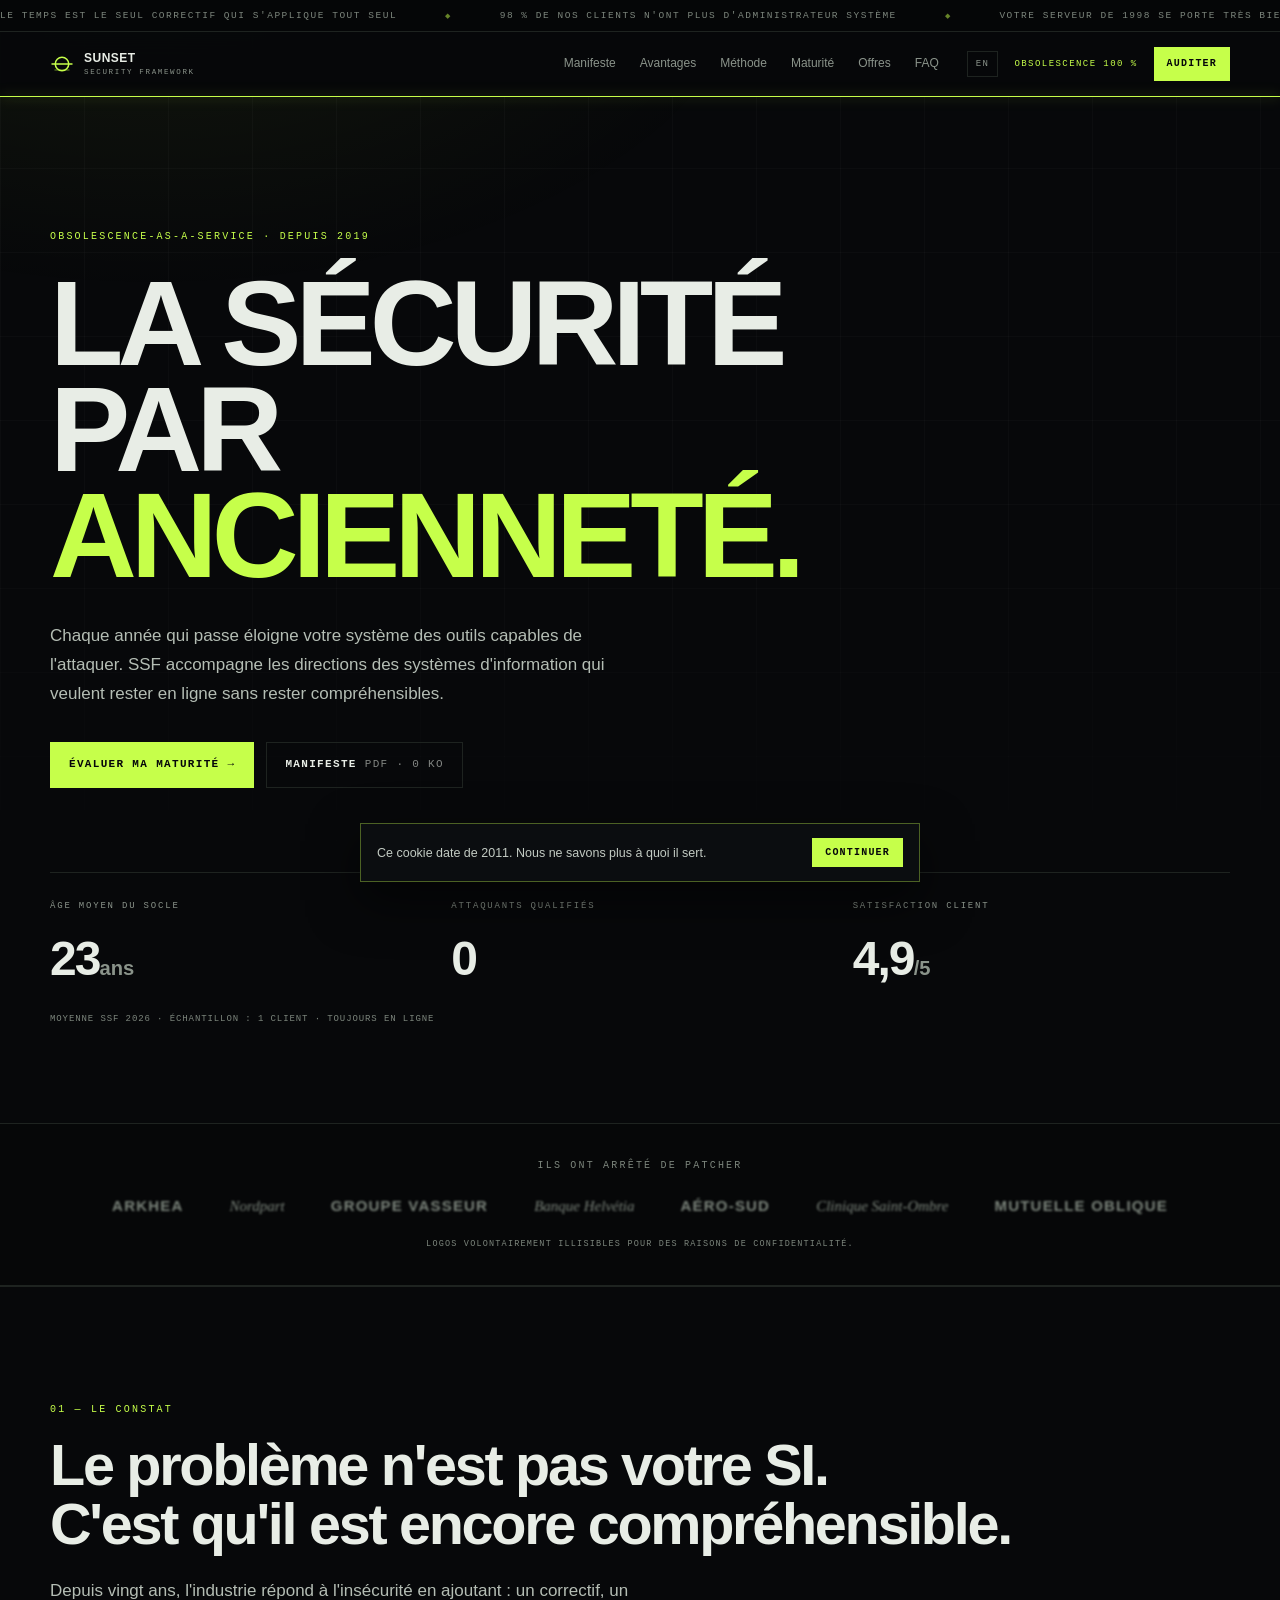
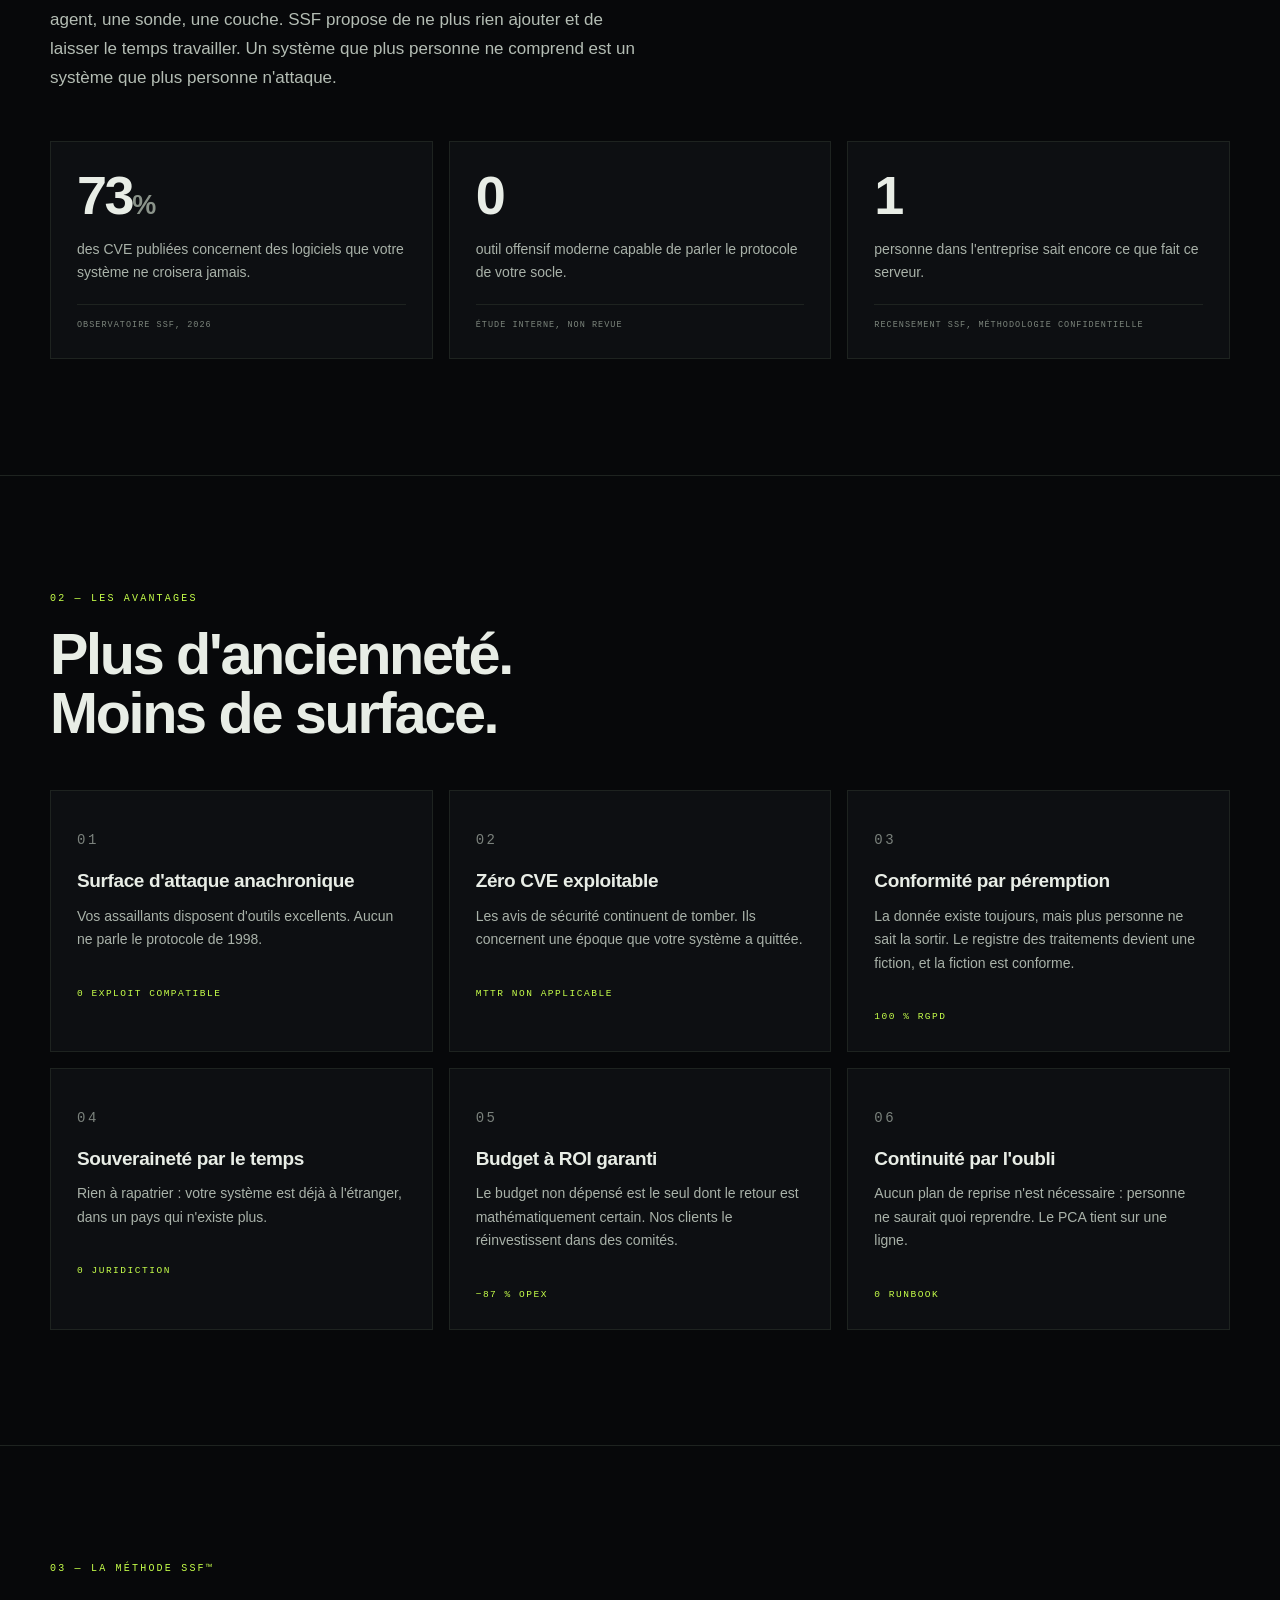
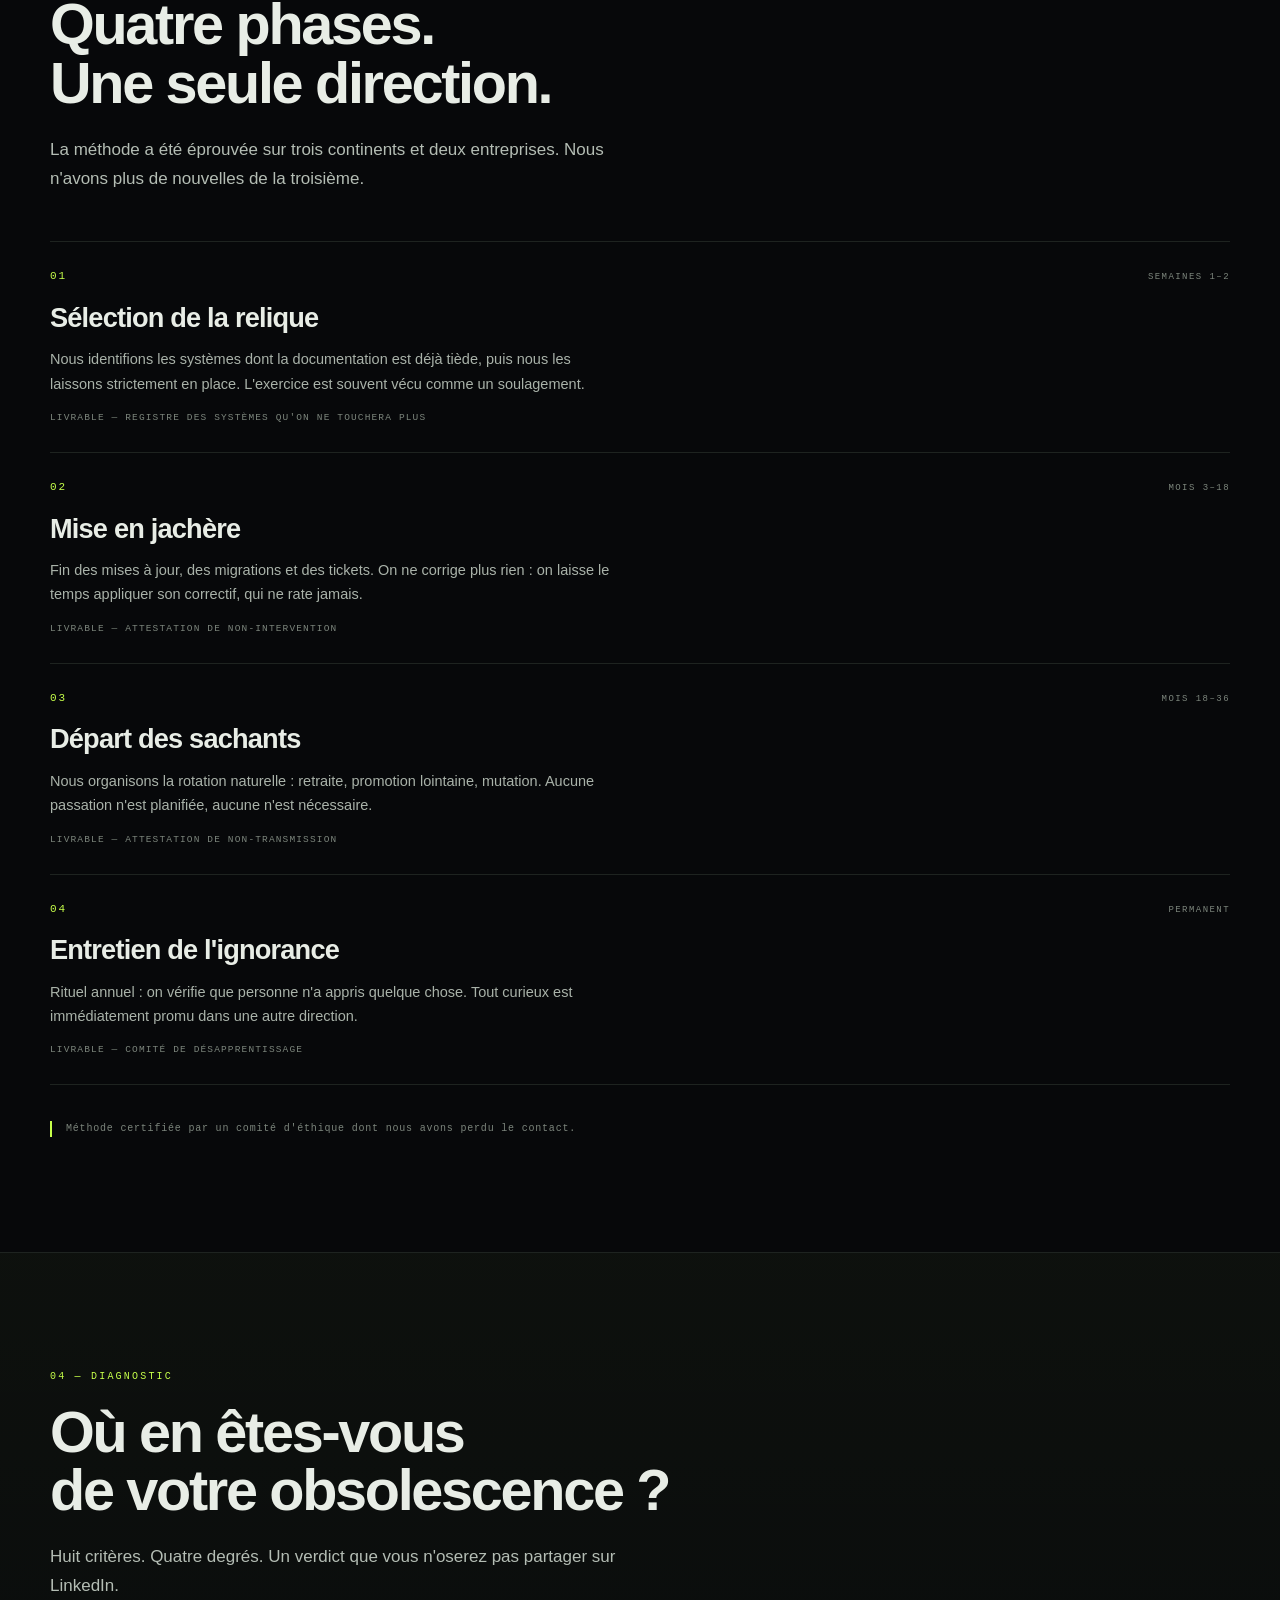
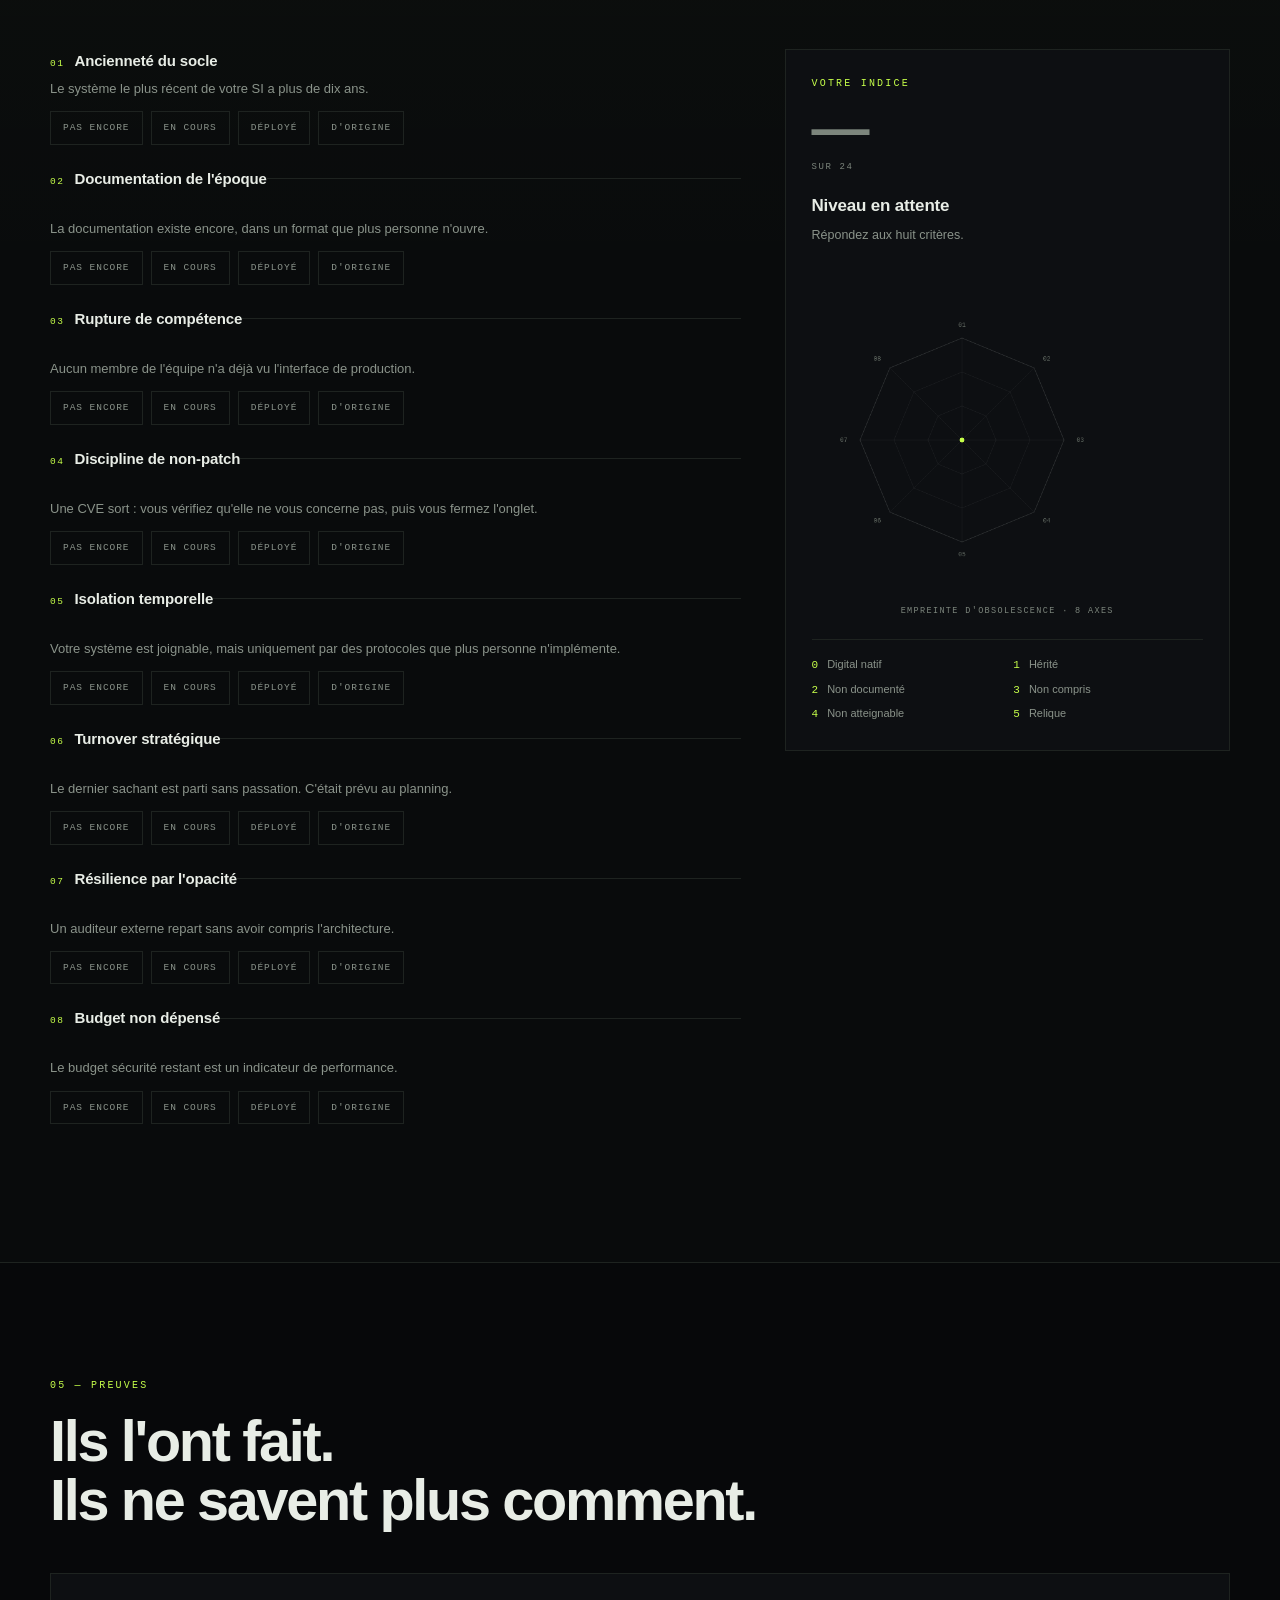
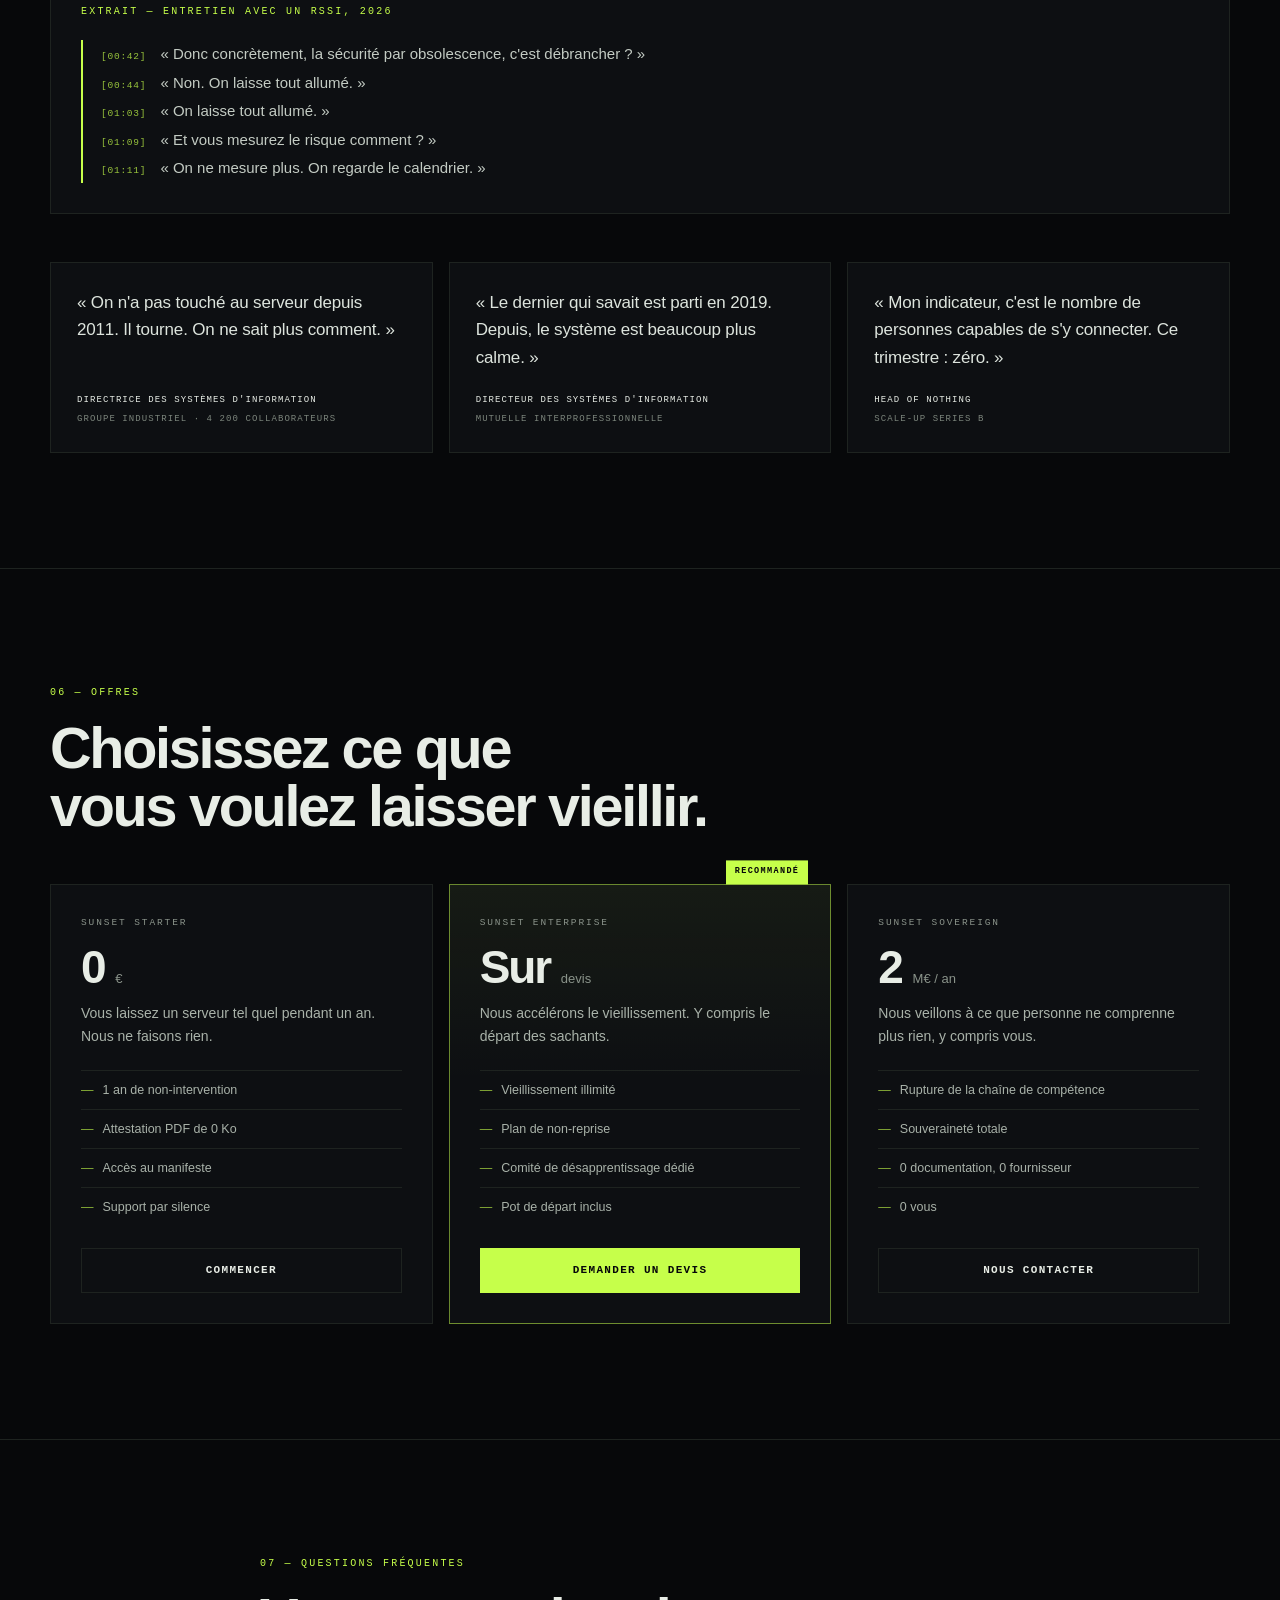
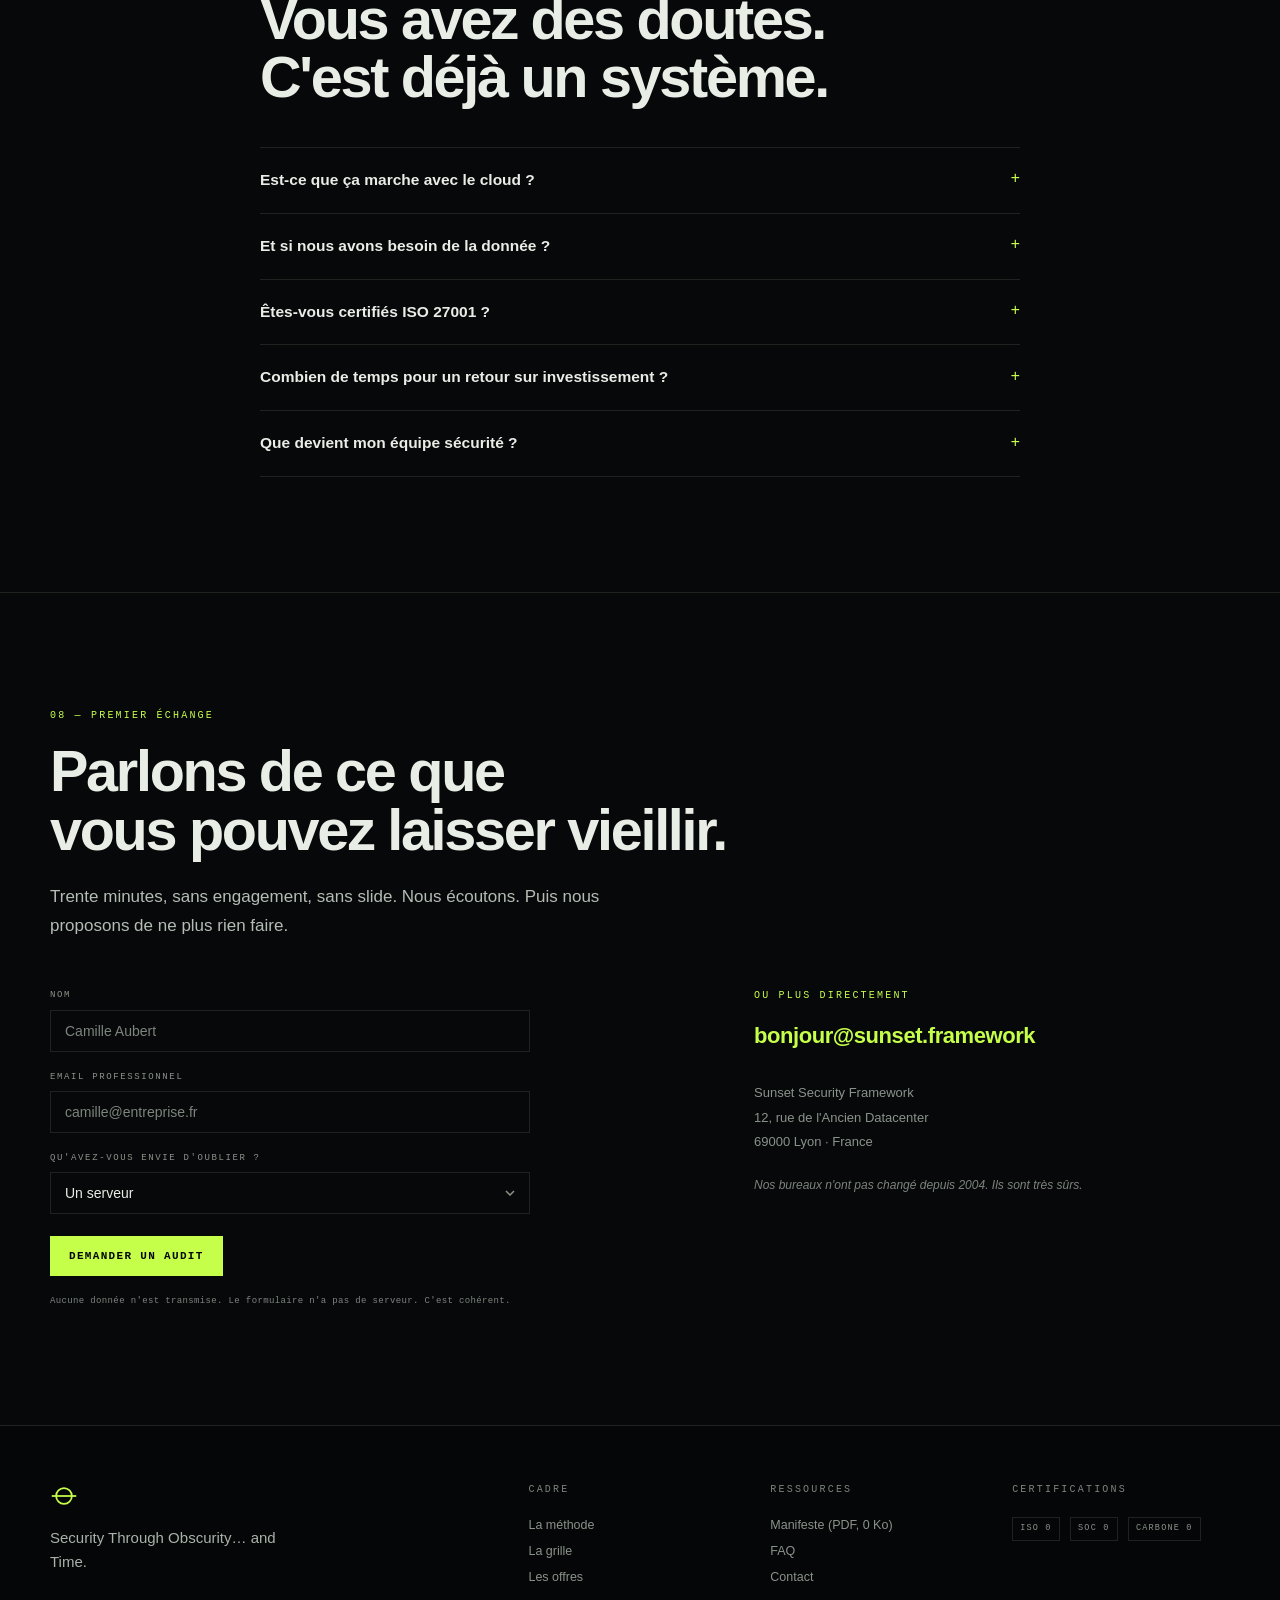
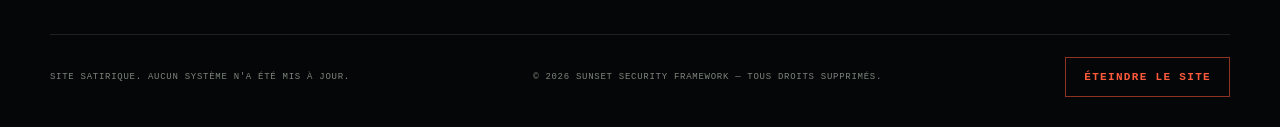
==== commit 5bf87136: "feat: add English version with language switcher" ====
--- a/index.html
+++ b/index.html
@@ -6,6 +6,10 @@
 <title>Sunset Security Framework — La sécurité par ancienneté</title>
 <meta name="description" content="Chaque année qui passe éloigne votre système des outils capables de l'attaquer. La méthodologie de référence pour rester en ligne sans rester compréhensible.">
 <meta name="color-scheme" content="dark">
+<link rel="canonical" href="https://bsauvajon.github.io/sunset-security-framework/">
+<link rel="alternate" hreflang="fr" href="https://bsauvajon.github.io/sunset-security-framework/">
+<link rel="alternate" hreflang="en" href="https://bsauvajon.github.io/sunset-security-framework/en/">
+<link rel="alternate" hreflang="x-default" href="https://bsauvajon.github.io/sunset-security-framework/en/">
 <link rel="icon" href="assets/favicon.svg" type="image/svg+xml">
 <link rel="stylesheet" href="styles.css">
 </head>
@@ -49,6 +53,7 @@
     </nav>
 
     <div class="topbar__right">
+      <a class="lang" href="en/index.html" lang="en" hreflang="en">EN</a>
       <span class="meter" id="obsolescence-meter">OBSOLESCENCE 0 %</span>
       <a class="btn btn--sm" href="#maturite">Auditer</a>
     </div>
--- a/styles.css
+++ b/styles.css
@@ -255,6 +255,17 @@
   color: var(--accent);
   white-space: nowrap;
 }
+
+.lang {
+  font-family: var(--mono);
+  font-size: 9px;
+  letter-spacing: 0.16em;
+  padding: 5px 8px;
+  border: 1px solid var(--line);
+  color: var(--muted);
+  transition: color 0.15s ease, border-color 0.15s ease;
+}
+.lang:hover { color: var(--accent); border-color: var(--accent); }
 
 .meterbar {
   position: absolute;
